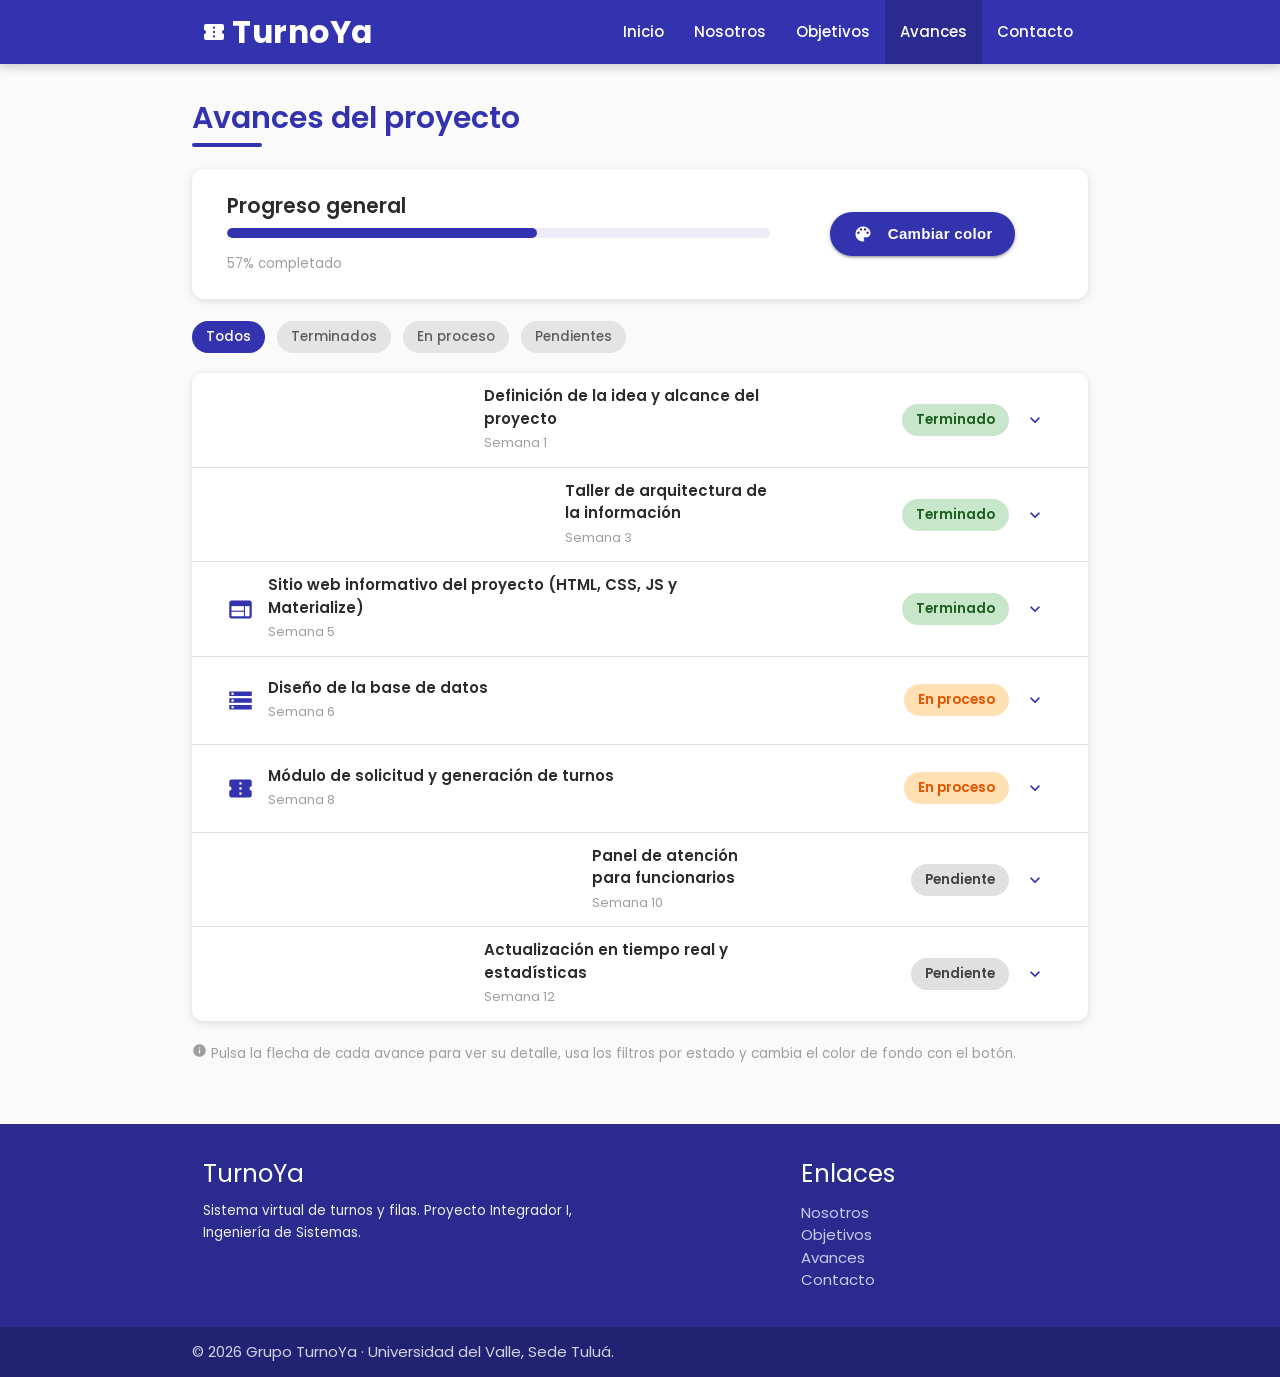
==== proyecto_integrador/avances.html @ 2e4dc27a "feat: agregar sitio web TurnoYa con mejoras de inicio y contacto Incluye las cinco paginas, estilos " ====
<!DOCTYPE html>
<html lang="es">
<head>
  <meta charset="UTF-8">
  <meta name="viewport" content="width=device-width, initial-scale=1.0">
  <title>Avances | TurnoYa</title>
  <!-- Materialize CSS (CDN) -->
  <link rel="stylesheet" href="https://cdnjs.cloudflare.com/ajax/libs/materialize/1.0.0/css/materialize.min.css">
  <!-- Iconos y tipografía -->
  <link rel="stylesheet" href="https://fonts.googleapis.com/icon?family=Material+Icons">
  <link rel="stylesheet" href="https://fonts.googleapis.com/css2?family=Poppins:wght@400;500;600;700&display=swap">
  <!-- Estilos propios -->
  <link rel="stylesheet" href="css/style.css">
</head>
<body data-pagina="avances">
<header>
  <nav class="navbar-turnoya" role="navigation">
    <div class="nav-wrapper container">
      <a href="index.html" class="brand-logo"><i class="material-icons left" style="margin-right:6px">confirmation_number</i>TurnoYa</a>
      <a href="#" data-target="menu-movil" class="sidenav-trigger"><i class="material-icons">menu</i></a>
      <ul class="right hide-on-med-and-down"><li><a href="index.html">Inicio</a></li><li><a href="nosotros.html">Nosotros</a></li><li><a href="objetivos.html">Objetivos</a></li><li class="active"><a href="avances.html">Avances</a></li><li><a href="contacto.html">Contacto</a></li></ul>
    </div>
  </nav>
  <ul class="sidenav" id="menu-movil"><li><div class="center-align" style="padding:20px 0;color:var(--color-primario);font-weight:700;font-size:1.4rem">TurnoYa</div></li><li><a href="index.html">Inicio</a></li><li><a href="nosotros.html">Nosotros</a></li><li><a href="objetivos.html">Objetivos</a></li><li class="active"><a href="avances.html">Avances</a></li><li><a href="contacto.html">Contacto</a></li></ul>
</header>
<main>
<div class="container">
  <h2 class="titulo-seccion">Avances del proyecto</h2>

  <div class="card">
    <div class="card-content">
      <div class="row valign-wrapper" style="margin-bottom:0">
        <div class="col s12 m8">
          <span class="card-title">Progreso general</span>
          <div class="progress"><div class="determinate" id="barra-progreso" style="width:0%"></div></div>
          <p class="grey-text" id="texto-progreso">0% completado</p>
        </div>
        <div class="col s12 m4 center-align">
          <button type="button" class="btn waves-effect waves-light" id="btn-color"><i class="material-icons left">palette</i>Cambiar color</button>
        </div>
      </div>
    </div>
  </div>

  <div class="chips-filtro" style="margin:1rem 0">
    <div class="chip activo" data-filtro="todos">Todos</div>
    <div class="chip" data-filtro="listo">Terminados</div>
    <div class="chip" data-filtro="proceso">En proceso</div>
    <div class="chip" data-filtro="pendiente">Pendientes</div>
  </div>

  <ul class="collection">
      <li class="collection-item" data-estado="listo">
        <div class="row">
          <div class="col s12 m8 avance-info">
            <i class="material-icons icono-avance">lightbulb</i>
            <div class="texto-avance"><span class="titulo-avance">Definición de la idea y alcance del proyecto</span><small class="grey-text">Semana 1</small></div>
          </div>
          <div class="col s12 m4 avance-acciones">
            <span class="chip estado-listo">Terminado</span>
            <button type="button" class="btn-flat btn-small btn-detalle" aria-label="Mostrar detalle"><i class="material-icons">expand_more</i></button>
          </div>
        </div>
        <div class="detalle-avance">Se eligió el sistema virtual de turnos y filas, se definieron los tipos de instituciones objetivo y las cinco funcionalidades base.</div>
      </li>
      <li class="collection-item" data-estado="listo">
        <div class="row">
          <div class="col s12 m8 avance-info">
            <i class="material-icons icono-avance">account_tree</i>
            <div class="texto-avance"><span class="titulo-avance">Taller de arquitectura de la información</span><small class="grey-text">Semana 3</small></div>
          </div>
          <div class="col s12 m4 avance-acciones">
            <span class="chip estado-listo">Terminado</span>
            <button type="button" class="btn-flat btn-small btn-detalle" aria-label="Mostrar detalle"><i class="material-icons">expand_more</i></button>
          </div>
        </div>
        <div class="detalle-avance">Inventario de 16 elementos, 6 categorías principales, mapa del sitio, menú por tipo de usuario y rutas de navegación.</div>
      </li>
      <li class="collection-item" data-estado="listo">
        <div class="row">
          <div class="col s12 m8 avance-info">
            <i class="material-icons icono-avance">web</i>
            <div class="texto-avance"><span class="titulo-avance">Sitio web informativo del proyecto (HTML, CSS, JS y Materialize)</span><small class="grey-text">Semana 5</small></div>
          </div>
          <div class="col s12 m4 avance-acciones">
            <span class="chip estado-listo">Terminado</span>
            <button type="button" class="btn-flat btn-small btn-detalle" aria-label="Mostrar detalle"><i class="material-icons">expand_more</i></button>
          </div>
        </div>
        <div class="detalle-avance">Sitio de cinco páginas con navegación, componentes de Materialize personalizados y formulario con validación en JavaScript.</div>
      </li>
      <li class="collection-item" data-estado="proceso">
        <div class="row">
          <div class="col s12 m8 avance-info">
            <i class="material-icons icono-avance">storage</i>
            <div class="texto-avance"><span class="titulo-avance">Diseño de la base de datos</span><small class="grey-text">Semana 6</small></div>
          </div>
          <div class="col s12 m4 avance-acciones">
            <span class="chip estado-proceso">En proceso</span>
            <button type="button" class="btn-flat btn-small btn-detalle" aria-label="Mostrar detalle"><i class="material-icons">expand_more</i></button>
          </div>
        </div>
        <div class="detalle-avance">Modelo de entidades: usuarios, servicios, módulos, turnos y estados del turno. Falta revisar relaciones y restricciones.</div>
      </li>
      <li class="collection-item" data-estado="proceso">
        <div class="row">
          <div class="col s12 m8 avance-info">
            <i class="material-icons icono-avance">confirmation_number</i>
            <div class="texto-avance"><span class="titulo-avance">Módulo de solicitud y generación de turnos</span><small class="grey-text">Semana 8</small></div>
          </div>
          <div class="col s12 m4 avance-acciones">
            <span class="chip estado-proceso">En proceso</span>
            <button type="button" class="btn-flat btn-small btn-detalle" aria-label="Mostrar detalle"><i class="material-icons">expand_more</i></button>
          </div>
        </div>
        <div class="detalle-avance">Primer prototipo de la asignación de códigos A001/B001 evitando turnos activos duplicados por usuario.</div>
      </li>
      <li class="collection-item" data-estado="pendiente">
        <div class="row">
          <div class="col s12 m8 avance-info">
            <i class="material-icons icono-avance">support_agent</i>
            <div class="texto-avance"><span class="titulo-avance">Panel de atención para funcionarios</span><small class="grey-text">Semana 10</small></div>
          </div>
          <div class="col s12 m4 avance-acciones">
            <span class="chip estado-pendiente">Pendiente</span>
            <button type="button" class="btn-flat btn-small btn-detalle" aria-label="Mostrar detalle"><i class="material-icons">expand_more</i></button>
          </div>
        </div>
        <div class="detalle-avance">Pantalla para llamar el siguiente turno, repetir llamado, finalizar atención y marcar ausencias.</div>
      </li>
      <li class="collection-item" data-estado="pendiente">
        <div class="row">
          <div class="col s12 m8 avance-info">
            <i class="material-icons icono-avance">bar_chart</i>
            <div class="texto-avance"><span class="titulo-avance">Actualización en tiempo real y estadísticas</span><small class="grey-text">Semana 12</small></div>
          </div>
          <div class="col s12 m4 avance-acciones">
            <span class="chip estado-pendiente">Pendiente</span>
            <button type="button" class="btn-flat btn-small btn-detalle" aria-label="Mostrar detalle"><i class="material-icons">expand_more</i></button>
          </div>
        </div>
        <div class="detalle-avance">Integración de WebSockets o actualización periódica y tablero con usuarios atendidos, tiempos de espera y demanda.</div>
      </li>
  </ul>
  <p class="grey-text"><i class="material-icons tiny">info</i> Pulsa la flecha de cada avance para ver su detalle, usa los filtros por estado y cambia el color de fondo con el botón.</p>
</div>
</main>
<footer class="page-footer">
  <div class="container">
    <div class="row">
      <div class="col l6 s12">
        <h5 class="white-text">TurnoYa</h5>
        <p class="grey-text text-lighten-3">Sistema virtual de turnos y filas. Proyecto Integrador I, Ingeniería de Sistemas.</p>
      </div>
      <div class="col l4 offset-l2 s12">
        <h5 class="white-text">Enlaces</h5>
        <ul>
          <li><a href="nosotros.html">Nosotros</a></li>
          <li><a href="objetivos.html">Objetivos</a></li>
          <li><a href="avances.html">Avances</a></li>
          <li><a href="contacto.html">Contacto</a></li>
        </ul>
      </div>
    </div>
  </div>
  <div class="footer-copyright">
    <div class="container">
      © 2026 Grupo TurnoYa · Universidad del Valle, Sede Tuluá.
    </div>
  </div>
</footer>
<!-- Materialize JS (CDN) -->
<script src="https://cdnjs.cloudflare.com/ajax/libs/materialize/1.0.0/js/materialize.min.js"></script>
<!-- JavaScript propio -->
<script src="js/main.js"></script>
</body>
</html>
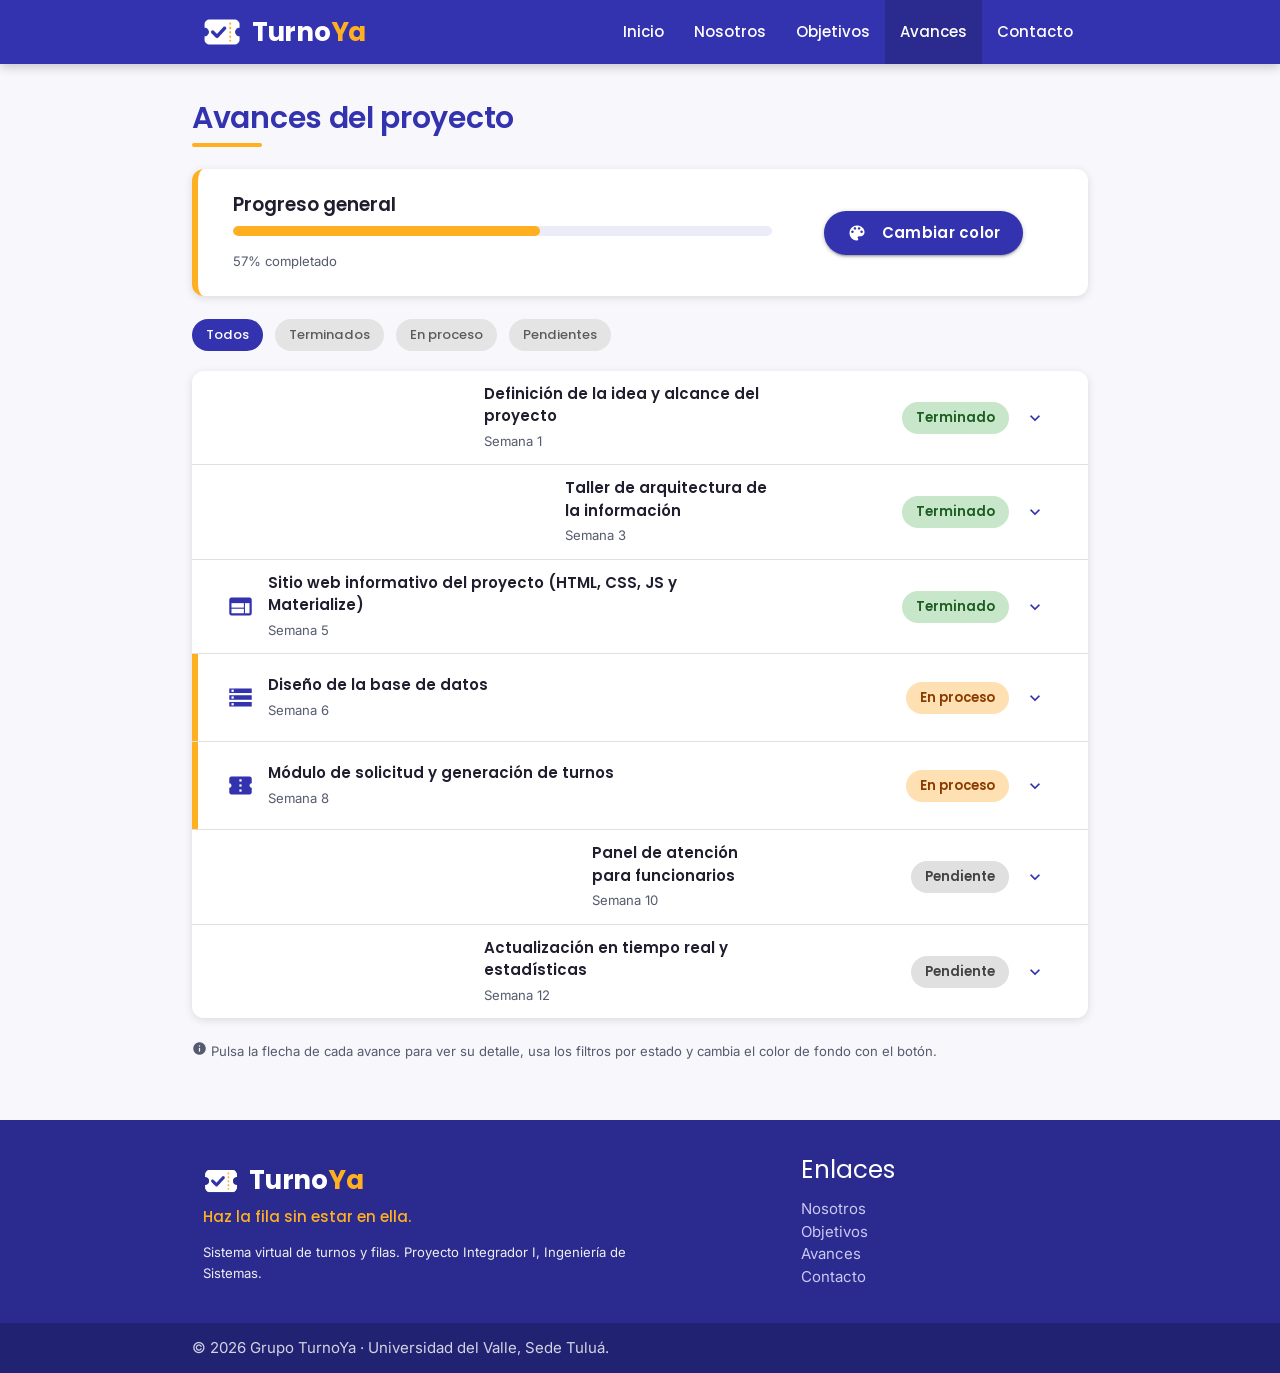
==== commit a72609f4: "feat: aplicar guía visual de TurnoYa (tipografía, paleta y logo) - Agregar Poppins + Inter y escala " ====
--- a/proyecto_integrador/avances.html
+++ b/proyecto_integrador/avances.html
@@ -3,12 +3,18 @@
 <head>
   <meta charset="UTF-8">
   <meta name="viewport" content="width=device-width, initial-scale=1.0">
+  <meta name="description" content="TurnoYa: haz la fila sin estar en ella. Sistema virtual de turnos y filas.">
+  <meta name="theme-color" content="#3333AF">
+  <link rel="icon" type="image/webp" href="img/logo-icono.webp">
   <title>Avances | TurnoYa</title>
   <!-- Materialize CSS (CDN) -->
   <link rel="stylesheet" href="https://cdnjs.cloudflare.com/ajax/libs/materialize/1.0.0/css/materialize.min.css">
   <!-- Iconos y tipografía -->
   <link rel="stylesheet" href="https://fonts.googleapis.com/icon?family=Material+Icons">
-  <link rel="stylesheet" href="https://fonts.googleapis.com/css2?family=Poppins:wght@400;500;600;700&display=swap">
+  <link rel="preconnect" href="https://fonts.googleapis.com">
+  <link rel="preconnect" href="https://fonts.gstatic.com" crossorigin>
+  <!-- Tipografía primaria: Poppins (títulos, logo, botones) · Secundaria: Inter (texto) -->
+  <link rel="stylesheet" href="https://fonts.googleapis.com/css2?family=Inter:wght@400;500;600&family=Poppins:wght@500;600;700&display=swap">
   <!-- Estilos propios -->
   <link rel="stylesheet" href="css/style.css">
 </head>
@@ -16,18 +22,18 @@
 <header>
   <nav class="navbar-turnoya" role="navigation">
     <div class="nav-wrapper container">
-      <a href="index.html" class="brand-logo"><i class="material-icons left" style="margin-right:6px">confirmation_number</i>TurnoYa</a>
+      <a href="index.html" class="brand-logo" aria-label="TurnoYa, ir al inicio"><img src="img/logo-icono-claro.webp" alt="" class="logo-icono" width="40" height="40"><span class="logo-texto">Turno<span class="logo-ya">Ya</span></span></a>
       <a href="#" data-target="menu-movil" class="sidenav-trigger"><i class="material-icons">menu</i></a>
       <ul class="right hide-on-med-and-down"><li><a href="index.html">Inicio</a></li><li><a href="nosotros.html">Nosotros</a></li><li><a href="objetivos.html">Objetivos</a></li><li class="active"><a href="avances.html">Avances</a></li><li><a href="contacto.html">Contacto</a></li></ul>
     </div>
   </nav>
-  <ul class="sidenav" id="menu-movil"><li><div class="center-align" style="padding:20px 0;color:var(--color-primario);font-weight:700;font-size:1.4rem">TurnoYa</div></li><li><a href="index.html">Inicio</a></li><li><a href="nosotros.html">Nosotros</a></li><li><a href="objetivos.html">Objetivos</a></li><li class="active"><a href="avances.html">Avances</a></li><li><a href="contacto.html">Contacto</a></li></ul>
+  <ul class="sidenav" id="menu-movil"><li><div class="sidenav-logo"><img src="img/logo-icono.webp" alt="" width="40" height="40"><span class="logo-texto">Turno<span class="logo-ya">Ya</span></span></div></li><li><a href="index.html">Inicio</a></li><li><a href="nosotros.html">Nosotros</a></li><li><a href="objetivos.html">Objetivos</a></li><li class="active"><a href="avances.html">Avances</a></li><li><a href="contacto.html">Contacto</a></li></ul>
 </header>
 <main>
 <div class="container">
   <h2 class="titulo-seccion">Avances del proyecto</h2>
 
-  <div class="card">
+  <div class="card card-progreso">
     <div class="card-content">
       <div class="row valign-wrapper" style="margin-bottom:0">
         <div class="col s12 m8">
@@ -149,7 +155,8 @@
   <div class="container">
     <div class="row">
       <div class="col l6 s12">
-        <h5 class="white-text">TurnoYa</h5>
+        <div class="footer-logo"><img src="img/logo-icono-claro.webp" alt="" width="36" height="36"><span class="logo-texto">Turno<span class="logo-ya">Ya</span></span></div>
+        <p class="slogan-footer">Haz la fila sin estar en ella.</p>
         <p class="grey-text text-lighten-3">Sistema virtual de turnos y filas. Proyecto Integrador I, Ingeniería de Sistemas.</p>
       </div>
       <div class="col l4 offset-l2 s12">
--- a/proyecto_integrador/css/style.css
+++ b/proyecto_integrador/css/style.css
@@ -0,0 +1,393 @@
+/* TurnoYa - Hoja de estilos personalizada
+   Guía visual completa y justificación en docs/guia-visual.md */
+:root {
+  /* Paleta: un solo color de marca (índigo) + acento complementario (ámbar) */
+  --color-primario: #3333af;        /* 9.4:1 sobre blanco */
+  --color-primario-oscuro: #2a2a8f; /* 11.5:1 sobre blanco */
+  --color-claro: #ececf9;           /* tinte del primario para fondos */
+  --color-acento: #ffb020;          /* siempre con texto oscuro (9:1) */
+  --color-acento-claro: #fff4dc;
+  --color-texto: #1e1e2e;           /* 16.4:1 sobre blanco */
+  --color-texto-suave: #555b6e;     /* 6.3:1 sobre el fondo */
+  --color-fondo: #f7f7fc;
+  --color-exito: #1e7a3c;
+  --color-error: #b3261e;
+
+  /* Tipografía: primaria (títulos) y secundaria (texto) */
+  --fuente-primaria: "Poppins", "Segoe UI", system-ui, sans-serif;
+  --fuente-secundaria: "Inter", "Segoe UI", system-ui, sans-serif;
+
+  /* Escala tipográfica (proporción 1.25, base 16px) */
+  --texto-sm: 0.875rem;  /* 14px notas */
+  --texto-base: 1rem;    /* 16px párrafos */
+  --texto-md: 1.25rem;   /* 20px títulos de tarjeta */
+  --texto-lg: 1.563rem;  /* 25px subtítulos */
+  --texto-xl: 2rem;      /* 32px títulos de sección */
+  --texto-2xl: 3rem;     /* 48px título principal */
+}
+
+body {
+  font-family: var(--fuente-secundaria);
+  font-size: var(--texto-base);
+  color: var(--color-texto);
+  background-color: var(--color-fondo);
+  display: flex;
+  min-height: 100vh;
+  flex-direction: column;
+  transition: background-color 0.4s ease;
+}
+main { flex: 1 0 auto; }
+
+h1, h2, h3, h4, h5, h6,
+.brand-logo, .logo-texto, nav ul a, .sidenav a,
+.btn, .btn-large, .btn-flat, .card-title, .chip,
+.collapsible-header, .titulo-avance, .turno-codigo, .slogan {
+  font-family: var(--fuente-primaria);
+}
+h1, h2, h3, h4 { font-weight: 600; letter-spacing: -0.01em; }
+h2.titulo-seccion {
+  color: var(--color-primario);
+  font-size: var(--texto-xl);
+  margin: 2.5rem 0 1.5rem;
+  position: relative;
+}
+h2.titulo-seccion::after {
+  content: "";
+  display: block;
+  width: 70px;
+  height: 4px;
+  background: var(--color-acento); /* subrayado de títulos en ámbar */
+  border-radius: 2px;
+  margin-top: 8px;
+}
+
+/* Navbar personalizada */ 
+nav.navbar-turnoya {
+  background-color: var(--color-primario);
+  box-shadow: 0 3px 10px rgba(0, 0, 0, 0.2);
+}
+nav .brand-logo { font-weight: 700; letter-spacing: 0.5px; padding-left: 10px; }
+nav ul a { font-weight: 500; transition: background-color 0.25s; }
+nav ul li.active a { background-color: var(--color-primario-oscuro); }
+nav ul a:hover { background-color: rgba(0, 0, 0, 0.15); }
+.sidenav li.active > a { background-color: var(--color-claro); color: var(--color-primario); font-weight: 600; }
+
+/* Hero / banner */
+.hero {
+  background: url("../img/banner.webp") center/cover no-repeat;
+  min-height: 420px;
+  display: flex;
+  align-items: center;
+  color: #fff;
+}
+.hero-contenido {
+  display: flex;
+  align-items: center;
+  justify-content: space-between;
+  gap: 2.5rem;
+  flex-wrap: wrap;
+}
+.hero .contenedor-hero {
+  background: rgba(0, 0, 0, 0.28);
+  padding: 1.5rem 2rem;
+  max-width: 560px;
+  flex: 1 1 420px;
+}
+.hero h1 { font-size: var(--texto-2xl); font-weight: 700; line-height: 1.1; margin: 0 0 0.25rem; }
+.hero p { font-size: 1.15rem; margin-bottom: 1.2rem; }
+.hero p.slogan {
+  font-size: var(--texto-lg);
+  font-weight: 600;
+  line-height: 1.3;
+  color: var(--color-acento);
+  margin: 0 0 0.8rem;
+}
+
+/* Tarjeta de ejemplo: ahora es HTML real, no parte de la imagen de fondo,
+   así nunca se superpone con la caja del texto */
+.tarjeta-turno {
+  flex: 0 1 460px;
+  max-width: 460px;
+  background: rgba(255, 255, 255, 0.95);
+  color: var(--color-texto);
+  border-radius: 18px;
+  padding: var(--relleno-caja, 24px);
+  box-shadow: 0 18px 40px rgba(0, 0, 0, 0.25);
+}
+.tarjeta-turno h2 {
+  display: flex;
+  align-items: center;
+  justify-content: space-between;
+  font-size: var(--texto-md);
+  line-height: 1.3;
+  font-weight: 700;
+  color: var(--color-texto);
+  background: var(--color-acento);
+  border-radius: 8px;
+  padding: 12px 16px;
+  margin: 0 0 1rem;
+}
+.tarjeta-turno ul { margin: 0; padding: 0; list-style: none; }
+.tarjeta-turno li {
+  display: flex;
+  align-items: center;
+  gap: 18px;
+  background: var(--color-fondo);
+  border-radius: 8px;
+  padding: 13px 18px;
+  font-size: 1rem;
+}
+.tarjeta-turno li + li { margin-top: 10px; }
+.tarjeta-turno .etiqueta-turno { font-weight: 600; }
+.tarjeta-turno .turno-actual { font-size: var(--texto-lg); letter-spacing: 0.04em; }
+.tarjeta-turno .turno-codigo { font-weight: 700; min-width: 56px; color: var(--color-primario); }
+
+/* Cards */
+.card { overflow: hidden; transition: transform 0.25s, box-shadow 0.25s; }
+.card:hover { transform: translateY(-6px); box-shadow: 0 12px 24px rgba(0, 0, 0, 0.18); }
+.card .card-title { font-weight: 600; }
+.card .rol { color: var(--color-primario); font-weight: 600; margin-bottom: 6px; }
+.card-icono { text-align: center; padding: 1.5rem 1rem 0; }
+.card-icono i { font-size: 3.2rem; color: var(--color-primario); }
+
+.avatar-integrante {
+  width: 130px;
+  height: 130px;
+  border-radius: 50%;
+  object-fit: cover;
+  border: 4px solid var(--color-claro);
+  margin: 1.5rem auto 0;
+  display: block;
+}
+.card-integrante { text-align: center; padding-bottom: 0.5rem; }
+
+.bloque-mv {
+  border-left: 6px solid var(--color-acento);
+  background: #fff;
+}
+.bloque-mv h3 { margin-top: 0; color: var(--color-primario); }
+
+/* Botones */
+.btn, .btn-large {
+  background-color: var(--color-primario);
+  border-radius: 24px;
+  text-transform: none;
+  font-weight: 600;
+  letter-spacing: 0.3px;
+}
+.btn:hover, .btn-large:hover { background-color: var(--color-primario-oscuro); }
+.btn-flat { border-radius: 24px; text-transform: none; font-weight: 600; color: var(--color-primario); }
+.btn-flat:hover { background-color: var(--color-claro); }
+
+/* Botón "Saludar" del hero: al pasar el cursor se resalta como una píldora
+   translúcida, sin el cuadrado claro que hacía desaparecer el texto blanco */
+#btn-saludo {
+  border-radius: 24px;
+  transition: background-color 0.25s ease, box-shadow 0.25s ease;
+}
+#btn-saludo:hover,
+#btn-saludo:focus {
+  background-color: rgba(255, 255, 255, 0.2);
+  color: #fff;
+  box-shadow: inset 0 0 0 2px rgba(255, 255, 255, 0.45);
+}
+
+/* Collapsible */
+.collapsible { overflow: hidden; border: none; }
+.collapsible-header { font-weight: 600; }
+.collapsible-header i { color: var(--color-primario); }
+.collapsible li.active .collapsible-header { background: var(--color-claro); color: var(--color-primario-oscuro); }
+
+/* Collection (avances) */
+.collection { border: none; }
+.collection .collection-item .titulo-avance { font-weight: 600; }
+.collection .collection-item .detalle-avance { display: none; margin-top: 10px; color: var(--color-texto-suave); }
+.collection .collection-item .detalle-avance.visible { display: block; animation: aparecer 0.35s ease; }
+.chip.estado-listo { background: #c8e6c9; color: #1b5e20; font-weight: 600; }
+.chip.estado-proceso { background: #ffe0b2; color: #8a3c00; font-weight: 600; } /* antes #e65100: 2.99:1, no cumplía */
+.chip.estado-pendiente { background: #e0e0e0; color: #424242; font-weight: 600; }
+.chips-filtro .chip { cursor: pointer; transition: background-color 0.2s; }
+.chips-filtro .chip.activo { background: var(--color-primario); color: #fff; }
+.progress { background-color: var(--color-claro); border-radius: 6px; height: 10px; }
+.progress .determinate { background-color: var(--color-primario); border-radius: 6px; transition: width 0.8s ease; }
+
+/* Formularios */
+.input-field input:focus + label,
+.input-field textarea:focus + label { color: var(--color-primario) !important; }
+.input-field input:focus,
+.input-field textarea:focus { border-bottom: 1px solid var(--color-primario) !important; box-shadow: 0 1px 0 0 var(--color-primario) !important; }
+.input-field .prefix.active { color: var(--color-primario); }
+.formulario-contacto { background: #fff; }
+.formulario-contacto .btn { margin-top: 0.5rem; }
+.nota-formulario {
+  display: flex;
+  align-items: flex-start;
+  gap: 8px;
+  font-size: var(--texto-sm);
+  line-height: 1.5;
+  color: var(--color-texto-suave);
+  margin: 1rem 0 0;
+}
+.nota-formulario i { font-size: 1.2rem; color: var(--color-primario); flex-shrink: 0; }
+.modal .modal-content .nota-formulario { justify-content: center; text-align: left; max-width: 420px; margin: 0.8rem auto 0; }
+.modal .modal-footer .btn-flat { color: var(--color-primario); }
+
+/* Footer */
+footer.page-footer { background-color: var(--color-primario-oscuro); margin-top: 3rem; }
+footer.page-footer a { color: #c9c9f2; }
+footer.page-footer .footer-copyright { background-color: rgba(0, 0, 0, 0.2); }
+
+
+/* UNIFORMIDAD: mismo radio, sombra, relleno y tipografía en todas las vistas*/
+:root {
+  --radio: 12px;
+  --sombra: 0 2px 8px rgba(0, 0, 0, 0.12);
+  --relleno-caja: 24px;
+  --espacio-cajas: 1.5rem;
+}
+
+/* Tipografía */
+p { font-size: var(--texto-base); line-height: 1.6; }
+small { font-size: var(--texto-sm); }
+.card .card-content .card-title,
+.card-title {
+  font-size: var(--texto-md);
+  font-weight: 600;
+  line-height: 1.3;
+  margin: 0 0 0.6rem;
+  display: block;
+}
+
+/* Cajas: mismo radio, sombra, relleno y separación */
+.card, .bloque-mv, .collapsible, .collection, .formulario-contacto, .modal,
+.hero .contenedor-hero { border-radius: var(--radio); }
+.card, .bloque-mv, .collapsible, .collection, .formulario-contacto { box-shadow: var(--sombra); }
+.card, .bloque-mv, .collapsible, .collection, .formulario-contacto { margin: 0 0 var(--espacio-cajas); }
+.card .card-content, .bloque-mv, .formulario-contacto { padding: var(--relleno-caja); }
+.card.horizontal .card-stacked .card-content { display: flex; align-items: center; }
+.card.horizontal .card-stacked .card-content p { margin: 0; }
+
+/* Filas con cajas de la misma altura (inicio, nosotros, contacto) */
+.fila-uniforme { display: flex; flex-wrap: wrap; margin-bottom: 0; }
+.fila-uniforme::after { display: none; }
+.fila-uniforme > .col { display: flex; float: none; }
+.fila-uniforme > .col > .card,
+.fila-uniforme > .col > .bloque-mv,
+.fila-uniforme > .col > .formulario-contacto { flex: 1; width: 100%; }
+
+/* Tarjetas de funcionalidades e integrantes */
+.card-icono { padding: var(--relleno-caja) var(--relleno-caja) 0; }
+.bloque-mv h3 { font-size: var(--texto-md); line-height: 1.3; margin: 0 0 0.8rem; display: flex; align-items: center; }
+
+/* Rol del integrante: reserva 2 líneas en escritorio para que las descripciones arranquen a la misma altura */
+.card-integrante .rol { margin-bottom: 0.6rem; }
+@media only screen and (min-width: 993px) {
+  .card-integrante .rol { min-height: 3.2em; }
+}
+
+/* Objetivo general */
+.card-icono-lateral {
+  display: flex;
+  align-items: center;
+  justify-content: center;
+  flex: 0 0 140px;
+  background: var(--color-claro);
+}
+.card-icono-lateral i { font-size: 4rem; color: var(--color-primario); }
+
+/* Objetivos específicos (sin "popout" para que todos midan igual) */
+.collapsible-header { min-height: 64px; padding: 12px var(--relleno-caja); line-height: 1.4; align-items: center; }
+.collapsible-body { padding: 16px var(--relleno-caja) 16px calc(var(--relleno-caja) + 3rem); }
+
+/* Avances: todas las filas con la misma altura y alineación */
+.collection .collection-item {
+  padding: 12px var(--relleno-caja);
+  min-height: 88px;
+  display: flex;
+  flex-direction: column;
+  justify-content: center;
+}
+.collection .collection-item .row { display: flex; align-items: center; flex-wrap: wrap; margin: 0; }
+.collection .collection-item .row::after { display: none; }
+.collection .collection-item .row > .col { float: none; }
+.avance-info { display: flex; align-items: center; gap: 14px; }
+.icono-avance { color: var(--color-primario); font-size: 1.8rem; flex-shrink: 0; margin: 0; }
+.texto-avance { display: flex; flex-direction: column; gap: 2px; }
+.avance-acciones { display: flex; align-items: center; justify-content: flex-end; gap: 8px; }
+.collection .collection-item .avance-acciones .chip { margin: 0; }
+.collection .collection-item .detalle-avance { font-size: 1rem; }
+
+/* Chips: mismo tamaño */
+.chip { height: 32px; line-height: 32px; font-size: var(--texto-sm); padding: 0 14px; margin: 0 8px 5px 0; }
+
+/* Botones: misma altura y fuente */
+.btn, .btn-large, .btn-flat { height: 44px; line-height: 44px; padding: 0 1.5rem; font-size: 1rem; }
+.btn i, .btn-large i, .btn-flat i { font-size: 1.3rem; line-height: 44px; }
+.btn:focus, .btn-large:focus { background-color: var(--color-primario-oscuro); }
+.btn-flat.btn-small { height: 32px; line-height: 32px; padding: 0 8px; }
+.btn-flat.btn-small i { line-height: 32px; }
+
+/* Datos de contacto */
+.card-datos p { display: flex; align-items: center; gap: 8px; margin: 0 0 0.7rem; }
+.card-datos p:last-child { margin-bottom: 0; }
+.card-datos p i { font-size: 1.3rem; color: var(--color-primario); }
+
+/* Nota informativa al final de las páginas */
+p.grey-text { font-size: var(--texto-sm); }
+
+/* Materialize pone .grey-text en #9e9e9e (2.68:1, no cumple WCAG AA).
+   Dentro del contenido usamos el gris de la paleta (6.3:1). */
+main .grey-text { color: var(--color-texto-suave) !important; }
+
+/* Animaciones y responsive */
+@keyframes aparecer { from { opacity: 0; transform: translateY(-6px); } to { opacity: 1; transform: none; } }
+
+@media only screen and (max-width: 600px) {
+  .hero { min-height: 340px; }
+  .hero h1 { font-size: 2.2rem; }
+  h2.titulo-seccion { font-size: var(--texto-lg); }
+  .hero p.slogan { font-size: var(--texto-md); }
+  nav .brand-logo .logo-icono { width: 32px; height: 32px; }
+}
+
+
+/* IDENTIDAD: logo, slogan, acento y accesibilidad */
+/* Logo en navbar, menú móvil y footer */
+nav .brand-logo { display: flex; align-items: center; gap: 10px; height: 64px; }
+nav .brand-logo .logo-icono { width: 40px; height: 40px; }
+.logo-texto { font-weight: 700; font-size: 1.75rem; letter-spacing: -0.01em; line-height: 1; }
+.logo-ya { color: var(--color-acento); }          /* ámbar sobre índigo: 5.1:1 */
+.sidenav-logo { display: flex; align-items: center; justify-content: center; gap: 10px; padding: 20px 0; }
+.sidenav-logo .logo-texto { color: var(--color-texto); }
+.sidenav-logo .logo-ya { color: var(--color-primario); } /* sobre blanco el ámbar no cumple contraste */
+.footer-logo { display: flex; align-items: center; gap: 10px; margin: 1.5rem 0 0.4rem; color: #fff; }
+.slogan-footer { font-family: var(--fuente-primaria); font-weight: 500; color: var(--color-acento); margin: 0 0 0.6rem; }
+
+/* Botón blanco del hero */
+.btn-claro, .btn-claro:focus { background-color: #fff; color: var(--color-primario-oscuro); }
+.btn-claro:hover { background-color: var(--color-claro); }
+
+/* Estado de éxito del formulario */
+.icono-exito { font-size: 4rem; color: var(--color-exito); }
+.input-field input.invalid + label, .helper-text[data-error]::after { color: var(--color-error) !important; }
+
+/* Foco visible para navegación con teclado */
+a:focus-visible, button:focus-visible, .btn:focus-visible, .chip:focus-visible,
+input:focus-visible, textarea:focus-visible, .collapsible-header:focus-visible {
+  outline: 3px solid var(--color-primario);
+  outline-offset: 2px;
+}
+nav a:focus-visible, .hero a:focus-visible, .hero button:focus-visible,
+footer a:focus-visible { outline-color: var(--color-acento); }
+
+/* Etiquetas y líneas del formulario: Materialize usa #9e9e9e (2.68:1) */
+.input-field > label { color: var(--color-texto-suave); }
+.input-field input:not(:focus), .input-field textarea:not(:focus) { border-bottom-color: #8a8fa3; }
+
+/* Acento ámbar en barras laterales (mismo recurso que Misión y Visión) */
+.card.horizontal { border-left: 6px solid var(--color-acento); }                 /* Objetivo general */
+.collapsible li.active .collapsible-header { box-shadow: inset 6px 0 0 var(--color-acento); } /* objetivo abierto */
+.card-progreso { border-left: 6px solid var(--color-acento); }                    /* Avances */
+.progress .determinate { background-color: var(--color-acento); }                /* barra de progreso */
+.collection .collection-item[data-estado="proceso"] { box-shadow: inset 6px 0 0 var(--color-acento); }
+.formulario-contacto, .card-datos { border-left: 6px solid var(--color-acento); } /* Contacto */
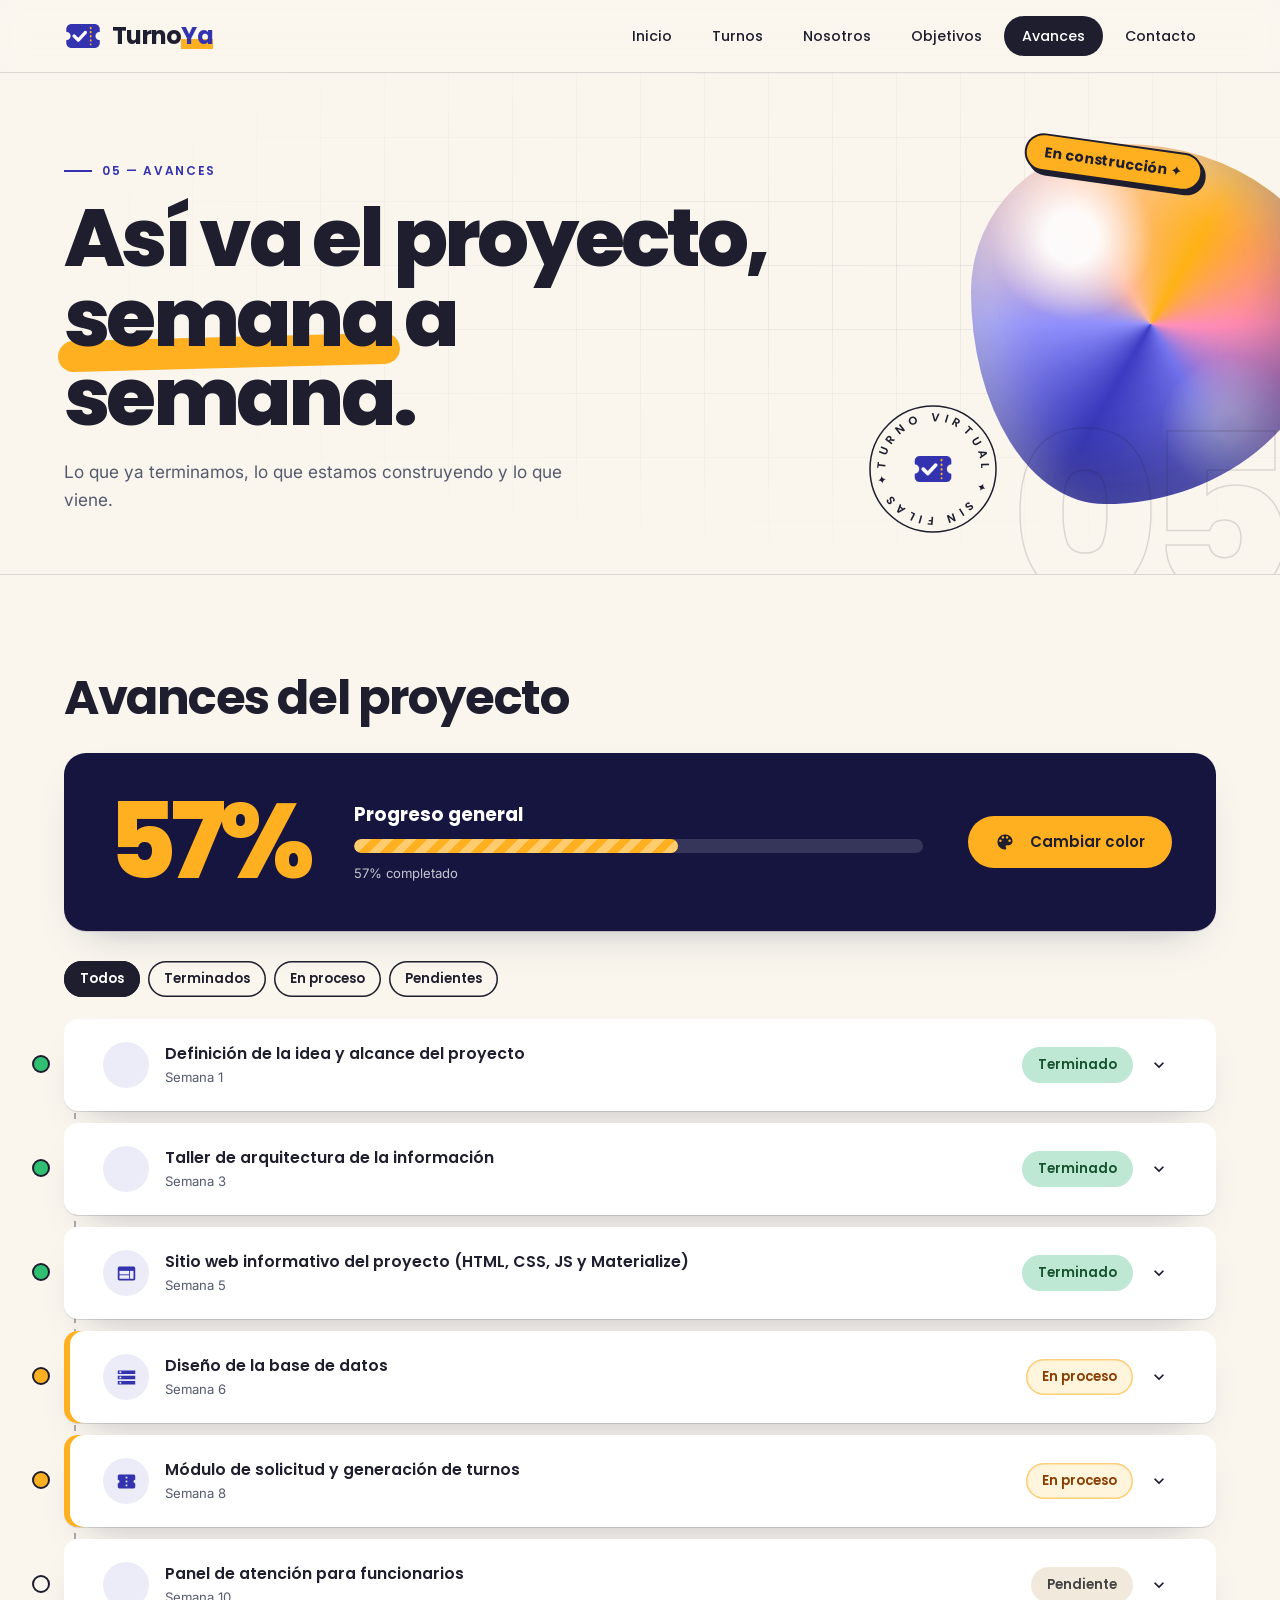
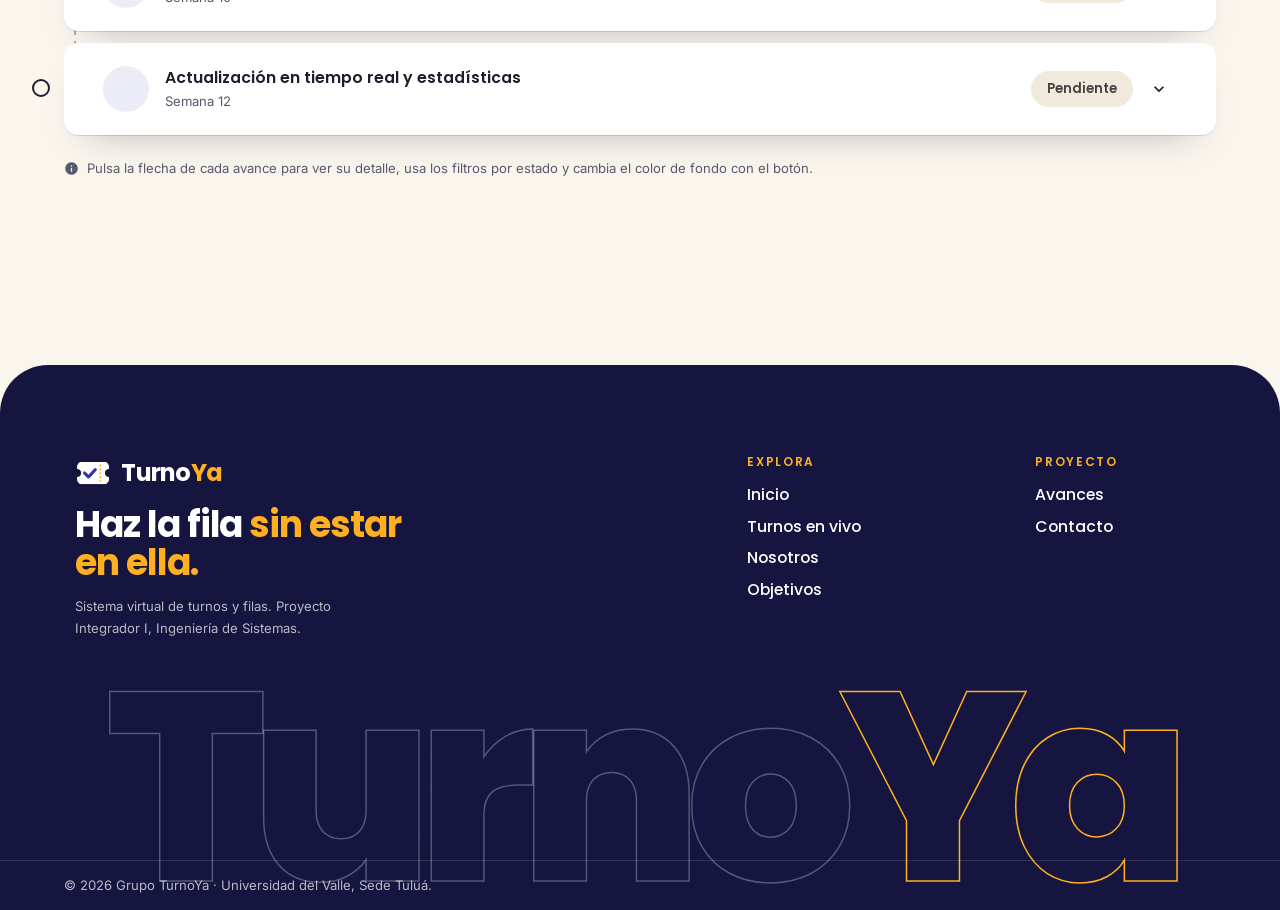
==== commit 5e3f2208: "feat: rediseño visual del sitio y nueva página de turnos por entidad - Estilo editorial: fondo papel" ====
--- a/proyecto_integrador/avances.html
+++ b/proyecto_integrador/avances.html
@@ -4,9 +4,11 @@
   <meta charset="UTF-8">
   <meta name="viewport" content="width=device-width, initial-scale=1.0">
   <meta name="description" content="TurnoYa: haz la fila sin estar en ella. Sistema virtual de turnos y filas.">
-  <meta name="theme-color" content="#3333AF">
+  <meta name="theme-color" content="#FAF6EE">
   <link rel="icon" type="image/webp" href="img/logo-icono.webp">
   <title>Avances | TurnoYa</title>
+  <!-- Marca que hay JavaScript para activar las animaciones de aparición -->
+  <script>document.documentElement.classList.add("js");</script>
   <!-- Materialize CSS (CDN) -->
   <link rel="stylesheet" href="https://cdnjs.cloudflare.com/ajax/libs/materialize/1.0.0/css/materialize.min.css">
   <!-- Iconos y tipografía -->
@@ -14,7 +16,7 @@
   <link rel="preconnect" href="https://fonts.googleapis.com">
   <link rel="preconnect" href="https://fonts.gstatic.com" crossorigin>
   <!-- Tipografía primaria: Poppins (títulos, logo, botones) · Secundaria: Inter (texto) -->
-  <link rel="stylesheet" href="https://fonts.googleapis.com/css2?family=Inter:wght@400;500;600&family=Poppins:wght@500;600;700&display=swap">
+  <link rel="stylesheet" href="https://fonts.googleapis.com/css2?family=Inter:wght@400;500;600&family=Poppins:ital,wght@0,500;0,600;0,700;0,800;1,600&display=swap">
   <!-- Estilos propios -->
   <link rel="stylesheet" href="css/style.css">
 </head>
@@ -22,33 +24,49 @@
 <header>
   <nav class="navbar-turnoya" role="navigation">
     <div class="nav-wrapper container">
-      <a href="index.html" class="brand-logo" aria-label="TurnoYa, ir al inicio"><img src="img/logo-icono-claro.webp" alt="" class="logo-icono" width="40" height="40"><span class="logo-texto">Turno<span class="logo-ya">Ya</span></span></a>
-      <a href="#" data-target="menu-movil" class="sidenav-trigger"><i class="material-icons">menu</i></a>
-      <ul class="right hide-on-med-and-down"><li><a href="index.html">Inicio</a></li><li><a href="nosotros.html">Nosotros</a></li><li><a href="objetivos.html">Objetivos</a></li><li class="active"><a href="avances.html">Avances</a></li><li><a href="contacto.html">Contacto</a></li></ul>
+      <a href="index.html" class="brand-logo" aria-label="TurnoYa, ir al inicio"><img src="img/logo-icono.webp" alt="" class="logo-icono" width="40" height="40"><span class="logo-texto">Turno<span class="logo-ya">Ya</span></span></a>
+      <a href="#" data-target="menu-movil" class="sidenav-trigger" aria-label="Abrir menú"><i class="material-icons">menu</i></a>
+      <ul class="right hide-on-med-and-down"><li><a href="index.html">Inicio</a></li><li><a href="turnos.html">Turnos</a></li><li><a href="nosotros.html">Nosotros</a></li><li><a href="objetivos.html">Objetivos</a></li><li class="active"><a href="avances.html">Avances</a></li><li><a href="contacto.html">Contacto</a></li></ul>
     </div>
   </nav>
-  <ul class="sidenav" id="menu-movil"><li><div class="sidenav-logo"><img src="img/logo-icono.webp" alt="" width="40" height="40"><span class="logo-texto">Turno<span class="logo-ya">Ya</span></span></div></li><li><a href="index.html">Inicio</a></li><li><a href="nosotros.html">Nosotros</a></li><li><a href="objetivos.html">Objetivos</a></li><li class="active"><a href="avances.html">Avances</a></li><li><a href="contacto.html">Contacto</a></li></ul>
 </header>
+<ul class="sidenav" id="menu-movil"><li><div class="sidenav-logo"><img src="img/logo-icono.webp" alt="" width="40" height="40"><span class="logo-texto">Turno<span class="logo-ya">Ya</span></span></div></li><li><a href="index.html">Inicio</a></li><li><a href="turnos.html">Turnos</a></li><li><a href="nosotros.html">Nosotros</a></li><li><a href="objetivos.html">Objetivos</a></li><li class="active"><a href="avances.html">Avances</a></li><li><a href="contacto.html">Contacto</a></li></ul>
 <main>
+<section class="encabezado-pagina">
+  <div class="burbuja" aria-hidden="true"></div>
+  <span class="numero-pagina" aria-hidden="true">05</span>
+  <div class="container">
+    <p class="eyebrow">05 — Avances</p>
+    <h1>Así va el proyecto, <span class="resaltado">semana</span> a semana.</h1>
+    <p class="encabezado-intro">Lo que ya terminamos, lo que estamos construyendo y lo que viene.</p>
+  </div>
+  <span class="sticker sticker-pildora" aria-hidden="true">En construcción ✦</span>
+  <div class="sello" aria-hidden="true">
+        <svg viewBox="0 0 130 130"><defs><path id="sello-avances" d="M65,65 m-48,0 a48,48 0 1,1 96,0 a48,48 0 1,1 -96,0"/></defs><circle class="sello-fondo" cx="65" cy="65" r="63"/><text><textPath href="#sello-avances" textLength="299" lengthAdjust="spacing">Turno virtual ✦ Sin filas ✦ </textPath></text></svg>
+        <div class="sello-centro"><img src="img/logo-icono.webp" alt="" width="42" height="42"></div>
+      </div>
+</section>
+<section class="seccion">
 <div class="container">
-  <h2 class="titulo-seccion">Avances del proyecto</h2>
+  <h2 class="titulo-seccion revelar">Avances del proyecto</h2>
 
-  <div class="card card-progreso">
+  <div class="card card-progreso revelar">
     <div class="card-content">
-      <div class="row valign-wrapper" style="margin-bottom:0">
-        <div class="col s12 m8">
+      <div class="progreso-grid">
+        <div class="numero-progreso" id="numero-progreso" aria-hidden="true">0%</div>
+        <div>
           <span class="card-title">Progreso general</span>
           <div class="progress"><div class="determinate" id="barra-progreso" style="width:0%"></div></div>
           <p class="grey-text" id="texto-progreso">0% completado</p>
         </div>
-        <div class="col s12 m4 center-align">
-          <button type="button" class="btn waves-effect waves-light" id="btn-color"><i class="material-icons left">palette</i>Cambiar color</button>
+        <div class="progreso-boton">
+          <button type="button" class="btn btn-acento waves-effect" id="btn-color"><i class="material-icons left" aria-hidden="true">palette</i>Cambiar color</button>
         </div>
       </div>
     </div>
   </div>
 
-  <div class="chips-filtro" style="margin:1rem 0">
+  <div class="chips-filtro">
     <div class="chip activo" data-filtro="todos">Todos</div>
     <div class="chip" data-filtro="listo">Terminados</div>
     <div class="chip" data-filtro="proceso">En proceso</div>
@@ -56,120 +74,129 @@
   </div>
 
   <ul class="collection">
-      <li class="collection-item" data-estado="listo">
-        <div class="row">
-          <div class="col s12 m8 avance-info">
-            <i class="material-icons icono-avance">lightbulb</i>
-            <div class="texto-avance"><span class="titulo-avance">Definición de la idea y alcance del proyecto</span><small class="grey-text">Semana 1</small></div>
-          </div>
-          <div class="col s12 m4 avance-acciones">
-            <span class="chip estado-listo">Terminado</span>
-            <button type="button" class="btn-flat btn-small btn-detalle" aria-label="Mostrar detalle"><i class="material-icons">expand_more</i></button>
-          </div>
-        </div>
-        <div class="detalle-avance">Se eligió el sistema virtual de turnos y filas, se definieron los tipos de instituciones objetivo y las cinco funcionalidades base.</div>
-      </li>
-      <li class="collection-item" data-estado="listo">
-        <div class="row">
-          <div class="col s12 m8 avance-info">
-            <i class="material-icons icono-avance">account_tree</i>
-            <div class="texto-avance"><span class="titulo-avance">Taller de arquitectura de la información</span><small class="grey-text">Semana 3</small></div>
-          </div>
-          <div class="col s12 m4 avance-acciones">
-            <span class="chip estado-listo">Terminado</span>
-            <button type="button" class="btn-flat btn-small btn-detalle" aria-label="Mostrar detalle"><i class="material-icons">expand_more</i></button>
-          </div>
-        </div>
-        <div class="detalle-avance">Inventario de 16 elementos, 6 categorías principales, mapa del sitio, menú por tipo de usuario y rutas de navegación.</div>
-      </li>
-      <li class="collection-item" data-estado="listo">
-        <div class="row">
-          <div class="col s12 m8 avance-info">
-            <i class="material-icons icono-avance">web</i>
-            <div class="texto-avance"><span class="titulo-avance">Sitio web informativo del proyecto (HTML, CSS, JS y Materialize)</span><small class="grey-text">Semana 5</small></div>
-          </div>
-          <div class="col s12 m4 avance-acciones">
-            <span class="chip estado-listo">Terminado</span>
-            <button type="button" class="btn-flat btn-small btn-detalle" aria-label="Mostrar detalle"><i class="material-icons">expand_more</i></button>
-          </div>
-        </div>
-        <div class="detalle-avance">Sitio de cinco páginas con navegación, componentes de Materialize personalizados y formulario con validación en JavaScript.</div>
-      </li>
-      <li class="collection-item" data-estado="proceso">
-        <div class="row">
-          <div class="col s12 m8 avance-info">
-            <i class="material-icons icono-avance">storage</i>
-            <div class="texto-avance"><span class="titulo-avance">Diseño de la base de datos</span><small class="grey-text">Semana 6</small></div>
-          </div>
-          <div class="col s12 m4 avance-acciones">
-            <span class="chip estado-proceso">En proceso</span>
-            <button type="button" class="btn-flat btn-small btn-detalle" aria-label="Mostrar detalle"><i class="material-icons">expand_more</i></button>
-          </div>
-        </div>
-        <div class="detalle-avance">Modelo de entidades: usuarios, servicios, módulos, turnos y estados del turno. Falta revisar relaciones y restricciones.</div>
-      </li>
-      <li class="collection-item" data-estado="proceso">
-        <div class="row">
-          <div class="col s12 m8 avance-info">
-            <i class="material-icons icono-avance">confirmation_number</i>
-            <div class="texto-avance"><span class="titulo-avance">Módulo de solicitud y generación de turnos</span><small class="grey-text">Semana 8</small></div>
-          </div>
-          <div class="col s12 m4 avance-acciones">
-            <span class="chip estado-proceso">En proceso</span>
-            <button type="button" class="btn-flat btn-small btn-detalle" aria-label="Mostrar detalle"><i class="material-icons">expand_more</i></button>
-          </div>
-        </div>
-        <div class="detalle-avance">Primer prototipo de la asignación de códigos A001/B001 evitando turnos activos duplicados por usuario.</div>
-      </li>
-      <li class="collection-item" data-estado="pendiente">
-        <div class="row">
-          <div class="col s12 m8 avance-info">
-            <i class="material-icons icono-avance">support_agent</i>
-            <div class="texto-avance"><span class="titulo-avance">Panel de atención para funcionarios</span><small class="grey-text">Semana 10</small></div>
-          </div>
-          <div class="col s12 m4 avance-acciones">
-            <span class="chip estado-pendiente">Pendiente</span>
-            <button type="button" class="btn-flat btn-small btn-detalle" aria-label="Mostrar detalle"><i class="material-icons">expand_more</i></button>
-          </div>
-        </div>
-        <div class="detalle-avance">Pantalla para llamar el siguiente turno, repetir llamado, finalizar atención y marcar ausencias.</div>
-      </li>
-      <li class="collection-item" data-estado="pendiente">
-        <div class="row">
-          <div class="col s12 m8 avance-info">
-            <i class="material-icons icono-avance">bar_chart</i>
-            <div class="texto-avance"><span class="titulo-avance">Actualización en tiempo real y estadísticas</span><small class="grey-text">Semana 12</small></div>
-          </div>
-          <div class="col s12 m4 avance-acciones">
-            <span class="chip estado-pendiente">Pendiente</span>
-            <button type="button" class="btn-flat btn-small btn-detalle" aria-label="Mostrar detalle"><i class="material-icons">expand_more</i></button>
-          </div>
-        </div>
-        <div class="detalle-avance">Integración de WebSockets o actualización periódica y tablero con usuarios atendidos, tiempos de espera y demanda.</div>
-      </li>
+    <li class="collection-item" data-estado="listo">
+      <div class="row">
+        <div class="col s12 m8 avance-info">
+          <i class="material-icons icono-avance" aria-hidden="true">lightbulb</i>
+          <div class="texto-avance"><span class="titulo-avance">Definición de la idea y alcance del proyecto</span><small class="grey-text">Semana 1</small></div>
+        </div>
+        <div class="col s12 m4 avance-acciones">
+          <span class="chip estado-listo">Terminado</span>
+          <button type="button" class="btn-flat btn-small btn-detalle" aria-label="Mostrar detalle"><i class="material-icons">expand_more</i></button>
+        </div>
+      </div>
+      <div class="detalle-avance">Se eligió el sistema virtual de turnos y filas, se definieron los tipos de instituciones objetivo y las cinco funcionalidades base.</div>
+    </li>
+    <li class="collection-item" data-estado="listo">
+      <div class="row">
+        <div class="col s12 m8 avance-info">
+          <i class="material-icons icono-avance" aria-hidden="true">account_tree</i>
+          <div class="texto-avance"><span class="titulo-avance">Taller de arquitectura de la información</span><small class="grey-text">Semana 3</small></div>
+        </div>
+        <div class="col s12 m4 avance-acciones">
+          <span class="chip estado-listo">Terminado</span>
+          <button type="button" class="btn-flat btn-small btn-detalle" aria-label="Mostrar detalle"><i class="material-icons">expand_more</i></button>
+        </div>
+      </div>
+      <div class="detalle-avance">Inventario de 16 elementos, 6 categorías principales, mapa del sitio, menú por tipo de usuario y rutas de navegación.</div>
+    </li>
+    <li class="collection-item" data-estado="listo">
+      <div class="row">
+        <div class="col s12 m8 avance-info">
+          <i class="material-icons icono-avance" aria-hidden="true">web</i>
+          <div class="texto-avance"><span class="titulo-avance">Sitio web informativo del proyecto (HTML, CSS, JS y Materialize)</span><small class="grey-text">Semana 5</small></div>
+        </div>
+        <div class="col s12 m4 avance-acciones">
+          <span class="chip estado-listo">Terminado</span>
+          <button type="button" class="btn-flat btn-small btn-detalle" aria-label="Mostrar detalle"><i class="material-icons">expand_more</i></button>
+        </div>
+      </div>
+      <div class="detalle-avance">Sitio de cinco páginas con navegación, componentes de Materialize personalizados y formulario con validación en JavaScript.</div>
+    </li>
+    <li class="collection-item" data-estado="proceso">
+      <div class="row">
+        <div class="col s12 m8 avance-info">
+          <i class="material-icons icono-avance" aria-hidden="true">storage</i>
+          <div class="texto-avance"><span class="titulo-avance">Diseño de la base de datos</span><small class="grey-text">Semana 6</small></div>
+        </div>
+        <div class="col s12 m4 avance-acciones">
+          <span class="chip estado-proceso">En proceso</span>
+          <button type="button" class="btn-flat btn-small btn-detalle" aria-label="Mostrar detalle"><i class="material-icons">expand_more</i></button>
+        </div>
+      </div>
+      <div class="detalle-avance">Modelo de entidades: usuarios, servicios, módulos, turnos y estados del turno. Falta revisar relaciones y restricciones.</div>
+    </li>
+    <li class="collection-item" data-estado="proceso">
+      <div class="row">
+        <div class="col s12 m8 avance-info">
+          <i class="material-icons icono-avance" aria-hidden="true">confirmation_number</i>
+          <div class="texto-avance"><span class="titulo-avance">Módulo de solicitud y generación de turnos</span><small class="grey-text">Semana 8</small></div>
+        </div>
+        <div class="col s12 m4 avance-acciones">
+          <span class="chip estado-proceso">En proceso</span>
+          <button type="button" class="btn-flat btn-small btn-detalle" aria-label="Mostrar detalle"><i class="material-icons">expand_more</i></button>
+        </div>
+      </div>
+      <div class="detalle-avance">Primer prototipo de la asignación de códigos A001/B001 evitando turnos activos duplicados por usuario.</div>
+    </li>
+    <li class="collection-item" data-estado="pendiente">
+      <div class="row">
+        <div class="col s12 m8 avance-info">
+          <i class="material-icons icono-avance" aria-hidden="true">support_agent</i>
+          <div class="texto-avance"><span class="titulo-avance">Panel de atención para funcionarios</span><small class="grey-text">Semana 10</small></div>
+        </div>
+        <div class="col s12 m4 avance-acciones">
+          <span class="chip estado-pendiente">Pendiente</span>
+          <button type="button" class="btn-flat btn-small btn-detalle" aria-label="Mostrar detalle"><i class="material-icons">expand_more</i></button>
+        </div>
+      </div>
+      <div class="detalle-avance">Pantalla para llamar el siguiente turno, repetir llamado, finalizar atención y marcar ausencias.</div>
+    </li>
+    <li class="collection-item" data-estado="pendiente">
+      <div class="row">
+        <div class="col s12 m8 avance-info">
+          <i class="material-icons icono-avance" aria-hidden="true">bar_chart</i>
+          <div class="texto-avance"><span class="titulo-avance">Actualización en tiempo real y estadísticas</span><small class="grey-text">Semana 12</small></div>
+        </div>
+        <div class="col s12 m4 avance-acciones">
+          <span class="chip estado-pendiente">Pendiente</span>
+          <button type="button" class="btn-flat btn-small btn-detalle" aria-label="Mostrar detalle"><i class="material-icons">expand_more</i></button>
+        </div>
+      </div>
+      <div class="detalle-avance">Integración de WebSockets o actualización periódica y tablero con usuarios atendidos, tiempos de espera y demanda.</div>
+    </li>
   </ul>
-  <p class="grey-text"><i class="material-icons tiny">info</i> Pulsa la flecha de cada avance para ver su detalle, usa los filtros por estado y cambia el color de fondo con el botón.</p>
+  <p class="grey-text nota-pagina"><i class="material-icons tiny" aria-hidden="true">info</i> Pulsa la flecha de cada avance para ver su detalle, usa los filtros por estado y cambia el color de fondo con el botón.</p>
 </div>
+</section>
 </main>
 <footer class="page-footer">
   <div class="container">
     <div class="row">
       <div class="col l6 s12">
         <div class="footer-logo"><img src="img/logo-icono-claro.webp" alt="" width="36" height="36"><span class="logo-texto">Turno<span class="logo-ya">Ya</span></span></div>
-        <p class="slogan-footer">Haz la fila sin estar en ella.</p>
+        <p class="slogan-footer">Haz la fila <span>sin estar en ella.</span></p>
         <p class="grey-text text-lighten-3">Sistema virtual de turnos y filas. Proyecto Integrador I, Ingeniería de Sistemas.</p>
       </div>
-      <div class="col l4 offset-l2 s12">
-        <h5 class="white-text">Enlaces</h5>
+      <div class="col l3 offset-l1 s6">
+        <h5>Explora</h5>
         <ul>
+          <li><a href="index.html">Inicio</a></li>
+          <li><a href="turnos.html">Turnos en vivo</a></li>
           <li><a href="nosotros.html">Nosotros</a></li>
           <li><a href="objetivos.html">Objetivos</a></li>
+        </ul>
+      </div>
+      <div class="col l2 s6">
+        <h5>Proyecto</h5>
+        <ul>
           <li><a href="avances.html">Avances</a></li>
           <li><a href="contacto.html">Contacto</a></li>
         </ul>
       </div>
     </div>
   </div>
+  <div class="marca-gigante" aria-hidden="true">Turno<span>Ya</span></div>
   <div class="footer-copyright">
     <div class="container">
       © 2026 Grupo TurnoYa · Universidad del Valle, Sede Tuluá.
--- a/proyecto_integrador/css/style.css
+++ b/proyecto_integrador/css/style.css
@@ -1,273 +1,611 @@
-/* TurnoYa - Hoja de estilos personalizada
-   Guía visual completa y justificación en docs/guia-visual.md */
+/* TurnoYa - Hoja de estilos
+   Rediseño editorial: papel cálido, tipografía grande, stickers, burbuja
+   iridiscente y cinta en movimiento. Se conserva la identidad de la guía
+   visual (índigo + ámbar, Poppins + Inter, logo del ticket).
+   Guía y justificación en docs/guia-visual.md */
+
+/* ============ 1. VARIABLES ============ */
 :root {
-  /* Paleta: un solo color de marca (índigo) + acento complementario (ámbar) */
-  --color-primario: #3333af;        /* 9.4:1 sobre blanco */
-  --color-primario-oscuro: #2a2a8f; /* 11.5:1 sobre blanco */
-  --color-claro: #ececf9;           /* tinte del primario para fondos */
-  --color-acento: #ffb020;          /* siempre con texto oscuro (9:1) */
+  /* Marca */
+  --color-primario: #3333af;        /* índigo: todo lo que se pulsa */
+  --color-primario-oscuro: #2a2a8f;
+  --color-noche: #15153f;           /* secciones oscuras y footer */
+  --color-claro: #ececf9;
+  --color-acento: #ffb020;          /* ámbar: lo que se debe mirar */
   --color-acento-claro: #fff4dc;
-  --color-texto: #1e1e2e;           /* 16.4:1 sobre blanco */
-  --color-texto-suave: #555b6e;     /* 6.3:1 sobre el fondo */
-  --color-fondo: #f7f7fc;
+
+  /* Tonos de apoyo para stickers y bloques */
+  --color-lavanda: #a9a9f5;
+  --color-durazno: #ffb999;
+  --color-menta: #bfe8d4;
+
+  /* Neutros */
+  --color-papel: #faf6ee;           /* fondo cálido tipo papel */
+  --color-papel-2: #f1eadc;
+  --color-texto: #1e1e2e;           /* 15.6:1 sobre papel */
+  --color-texto-suave: #555b6e;     /* 6.2:1 sobre papel */
+  --color-linea: rgba(30, 30, 46, 0.14);
   --color-exito: #1e7a3c;
   --color-error: #b3261e;
 
-  /* Tipografía: primaria (títulos) y secundaria (texto) */
+  /* Tipografía */
   --fuente-primaria: "Poppins", "Segoe UI", system-ui, sans-serif;
   --fuente-secundaria: "Inter", "Segoe UI", system-ui, sans-serif;
-
-  /* Escala tipográfica (proporción 1.25, base 16px) */
-  --texto-sm: 0.875rem;  /* 14px notas */
-  --texto-base: 1rem;    /* 16px párrafos */
-  --texto-md: 1.25rem;   /* 20px títulos de tarjeta */
-  --texto-lg: 1.563rem;  /* 25px subtítulos */
-  --texto-xl: 2rem;      /* 32px títulos de sección */
-  --texto-2xl: 3rem;     /* 48px título principal */
-}
-
+  --texto-sm: 0.875rem;
+  --texto-base: 1rem;
+  --texto-md: 1.25rem;
+  --texto-lg: 1.563rem;
+  --texto-xl: clamp(2rem, 4.5vw, 3.2rem);
+  --texto-2xl: clamp(2.8rem, 7.5vw, 6.2rem);
+
+  /* Formas */
+  --radio: 22px;
+  --radio-sm: 14px;
+  --sombra: 0 1px 0 var(--color-linea), 0 18px 40px -24px rgba(21, 21, 63, 0.35);
+  --relleno-caja: 28px;
+  --espacio-cajas: 1.5rem;
+}
+
+/* ============ 2. BASE ============ */
+html { scroll-behavior: smooth; }
 body {
   font-family: var(--fuente-secundaria);
   font-size: var(--texto-base);
   color: var(--color-texto);
-  background-color: var(--color-fondo);
+  background-color: var(--color-papel);
   display: flex;
   min-height: 100vh;
   flex-direction: column;
   transition: background-color 0.4s ease;
+  overflow-x: hidden;
 }
 main { flex: 1 0 auto; }
+::selection { background: var(--color-acento); color: var(--color-texto); }
+
+.container { width: 90%; max-width: 1180px; }
 
 h1, h2, h3, h4, h5, h6,
 .brand-logo, .logo-texto, nav ul a, .sidenav a,
 .btn, .btn-large, .btn-flat, .card-title, .chip,
-.collapsible-header, .titulo-avance, .turno-codigo, .slogan {
-  font-family: var(--fuente-primaria);
-}
-h1, h2, h3, h4 { font-weight: 600; letter-spacing: -0.01em; }
+.collapsible-header, .titulo-avance, .turno-codigo, .slogan, .eyebrow, .sticker {
+  font-family: var(--fuente-primaria);
+}
+h1, h2, h3, h4 { font-weight: 700; letter-spacing: -0.03em; }
+p { font-size: var(--texto-base); line-height: 1.65; }
+small { font-size: var(--texto-sm); }
+
+/* Etiqueta pequeña encima de los títulos */
+.eyebrow {
+  display: inline-flex;
+  align-items: center;
+  gap: 10px;
+  font-size: 0.8rem;
+  font-weight: 600;
+  letter-spacing: 0.14em;
+  text-transform: uppercase;
+  color: var(--color-primario);
+  margin: 0 0 1.2rem;
+}
+.eyebrow::before {
+  content: "";
+  width: 28px;
+  height: 2px;
+  background: currentColor;
+}
+.eyebrow.sin-linea::before { display: none; }
+.punto-vivo {
+  width: 10px; height: 10px; border-radius: 50%;
+  background: #2fbf71;
+  box-shadow: 0 0 0 0 rgba(47, 191, 113, 0.6);
+  animation: pulso 1.8s infinite;
+}
+
+/* Palabra resaltada con trazo de marcador ámbar */
+.resaltado {
+  position: relative;
+  white-space: nowrap;
+  z-index: 0;
+}
+.resaltado::after {
+  content: "";
+  position: absolute;
+  left: -0.08em; right: -0.08em;
+  bottom: 0.08em;
+  height: 0.38em;
+  background: var(--color-acento);
+  border-radius: 0.2em;
+  transform: rotate(-1.5deg);
+  z-index: -1;
+}
+.cursiva { font-style: italic; font-weight: 600; color: var(--color-primario); }
+
+/* Títulos de sección */
 h2.titulo-seccion {
+  color: var(--color-texto);
+  font-size: var(--texto-xl);
+  line-height: 1.05;
+  margin: 0 0 2rem;
+}
+h2.titulo-seccion::after { display: none; }
+
+.seccion { padding: clamp(3.5rem, 8vw, 6.5rem) 0; position: relative; }
+.seccion-borde { border-top: 1px solid var(--color-linea); }
+
+/* ============ 3. NAVBAR ============ */
+header {
+  position: sticky;
+  top: 0;
+  z-index: 50;
+  background: rgba(250, 246, 238, 0.82);
+  backdrop-filter: blur(12px);
+  -webkit-backdrop-filter: blur(12px);
+  border-bottom: 1px solid var(--color-linea);
+}
+nav.navbar-turnoya {
+  background: transparent;
+  box-shadow: none;
+  color: var(--color-texto);
+  height: 72px;
+  line-height: 72px;
+}
+nav .brand-logo {
+  display: flex; align-items: center; gap: 10px;
+  height: 72px; padding-left: 0;
+  color: var(--color-texto);
+  font-weight: 700;
+}
+nav .brand-logo .logo-icono { width: 38px; height: 38px; transition: transform 0.4s ease; }
+nav .brand-logo:hover .logo-icono { transform: rotate(-12deg) scale(1.08); }
+nav .sidenav-trigger { color: var(--color-texto); margin: 0; }
+nav .sidenav-trigger i { color: var(--color-texto); height: 72px; line-height: 72px; }
+nav ul a {
+  color: var(--color-texto);
+  font-weight: 500;
+  font-size: 0.95rem;
+  border-radius: 999px;
+  padding: 0 18px;
+  line-height: 40px;
+  margin: 16px 2px;
+  transition: background-color 0.25s, color 0.25s;
+}
+nav ul a:hover { background-color: var(--color-claro); }
+nav ul li.active { background: transparent; }
+nav ul li.active a,
+nav ul li.active a:hover { background-color: var(--color-texto); color: #fff; }
+
+/* Logo */
+.logo-texto { font-weight: 700; font-size: 1.6rem; letter-spacing: -0.03em; line-height: 1; }
+.logo-ya {
   color: var(--color-primario);
-  font-size: var(--texto-xl);
-  margin: 2.5rem 0 1.5rem;
-  position: relative;
-}
-h2.titulo-seccion::after {
-  content: "";
-  display: block;
-  width: 70px;
-  height: 4px;
-  background: var(--color-acento); /* subrayado de títulos en ámbar */
-  border-radius: 2px;
-  margin-top: 8px;
-}
-
-/* Navbar personalizada */ 
-nav.navbar-turnoya {
-  background-color: var(--color-primario);
-  box-shadow: 0 3px 10px rgba(0, 0, 0, 0.2);
-}
-nav .brand-logo { font-weight: 700; letter-spacing: 0.5px; padding-left: 10px; }
-nav ul a { font-weight: 500; transition: background-color 0.25s; }
-nav ul li.active a { background-color: var(--color-primario-oscuro); }
-nav ul a:hover { background-color: rgba(0, 0, 0, 0.15); }
-.sidenav li.active > a { background-color: var(--color-claro); color: var(--color-primario); font-weight: 600; }
-
-/* Hero / banner */
-.hero {
-  background: url("../img/banner.webp") center/cover no-repeat;
-  min-height: 420px;
-  display: flex;
-  align-items: center;
-  color: #fff;
-}
-.hero-contenido {
-  display: flex;
-  align-items: center;
-  justify-content: space-between;
-  gap: 2.5rem;
-  flex-wrap: wrap;
-}
-.hero .contenedor-hero {
-  background: rgba(0, 0, 0, 0.28);
-  padding: 1.5rem 2rem;
-  max-width: 560px;
-  flex: 1 1 420px;
-}
-.hero h1 { font-size: var(--texto-2xl); font-weight: 700; line-height: 1.1; margin: 0 0 0.25rem; }
-.hero p { font-size: 1.15rem; margin-bottom: 1.2rem; }
-.hero p.slogan {
-  font-size: var(--texto-lg);
-  font-weight: 600;
-  line-height: 1.3;
-  color: var(--color-acento);
-  margin: 0 0 0.8rem;
-}
-
-/* Tarjeta de ejemplo: ahora es HTML real, no parte de la imagen de fondo,
-   así nunca se superpone con la caja del texto */
-.tarjeta-turno {
-  flex: 0 1 460px;
-  max-width: 460px;
-  background: rgba(255, 255, 255, 0.95);
-  color: var(--color-texto);
-  border-radius: 18px;
-  padding: var(--relleno-caja, 24px);
-  box-shadow: 0 18px 40px rgba(0, 0, 0, 0.25);
-}
-.tarjeta-turno h2 {
-  display: flex;
-  align-items: center;
-  justify-content: space-between;
-  font-size: var(--texto-md);
-  line-height: 1.3;
-  font-weight: 700;
-  color: var(--color-texto);
-  background: var(--color-acento);
-  border-radius: 8px;
-  padding: 12px 16px;
-  margin: 0 0 1rem;
-}
-.tarjeta-turno ul { margin: 0; padding: 0; list-style: none; }
-.tarjeta-turno li {
-  display: flex;
-  align-items: center;
-  gap: 18px;
-  background: var(--color-fondo);
-  border-radius: 8px;
-  padding: 13px 18px;
+  background: linear-gradient(transparent 62%, var(--color-acento) 62%, var(--color-acento) 92%, transparent 92%);
+}
+.sidenav { background: var(--color-papel); }
+.sidenav-logo { display: flex; align-items: center; justify-content: center; gap: 10px; padding: 24px 0; line-height: 1; }
+.sidenav-logo .logo-texto { color: var(--color-texto); }
+.sidenav li > a { font-weight: 500; font-size: 1.05rem; height: 52px; line-height: 52px; color: var(--color-texto); }
+.sidenav li.active > a { background-color: var(--color-texto); color: #fff; font-weight: 600; }
+
+/* ============ 4. BOTONES ============ */
+.btn, .btn-large, .btn-flat {
+  height: 52px;
+  line-height: 52px;
+  padding: 0 1.8rem;
   font-size: 1rem;
-}
-.tarjeta-turno li + li { margin-top: 10px; }
-.tarjeta-turno .etiqueta-turno { font-weight: 600; }
-.tarjeta-turno .turno-actual { font-size: var(--texto-lg); letter-spacing: 0.04em; }
-.tarjeta-turno .turno-codigo { font-weight: 700; min-width: 56px; color: var(--color-primario); }
-
-/* Cards */
-.card { overflow: hidden; transition: transform 0.25s, box-shadow 0.25s; }
-.card:hover { transform: translateY(-6px); box-shadow: 0 12px 24px rgba(0, 0, 0, 0.18); }
-.card .card-title { font-weight: 600; }
-.card .rol { color: var(--color-primario); font-weight: 600; margin-bottom: 6px; }
-.card-icono { text-align: center; padding: 1.5rem 1rem 0; }
-.card-icono i { font-size: 3.2rem; color: var(--color-primario); }
-
-.avatar-integrante {
-  width: 130px;
-  height: 130px;
-  border-radius: 50%;
-  object-fit: cover;
-  border: 4px solid var(--color-claro);
-  margin: 1.5rem auto 0;
-  display: block;
-}
-.card-integrante { text-align: center; padding-bottom: 0.5rem; }
-
-.bloque-mv {
-  border-left: 6px solid var(--color-acento);
-  background: #fff;
-}
-.bloque-mv h3 { margin-top: 0; color: var(--color-primario); }
-
-/* Botones */
-.btn, .btn-large {
-  background-color: var(--color-primario);
-  border-radius: 24px;
+  border-radius: 999px;
   text-transform: none;
   font-weight: 600;
-  letter-spacing: 0.3px;
-}
-.btn:hover, .btn-large:hover { background-color: var(--color-primario-oscuro); }
-.btn-flat { border-radius: 24px; text-transform: none; font-weight: 600; color: var(--color-primario); }
-.btn-flat:hover { background-color: var(--color-claro); }
-
-/* Botón "Saludar" del hero: al pasar el cursor se resalta como una píldora
-   translúcida, sin el cuadrado claro que hacía desaparecer el texto blanco */
-#btn-saludo {
-  border-radius: 24px;
-  transition: background-color 0.25s ease, box-shadow 0.25s ease;
-}
-#btn-saludo:hover,
-#btn-saludo:focus {
-  background-color: rgba(255, 255, 255, 0.2);
+  letter-spacing: 0;
+  box-shadow: none;
+  transition: transform 0.25s ease, background-color 0.25s, color 0.25s, box-shadow 0.25s;
+}
+.btn, .btn-large { background-color: var(--color-primario); color: #fff; }
+.btn:hover, .btn-large:hover, .btn:focus, .btn-large:focus {
+  background-color: var(--color-primario-oscuro);
+  box-shadow: 0 10px 24px -10px rgba(51, 51, 175, 0.7);
+  transform: translateY(-2px);
+}
+.btn i, .btn-large i, .btn-flat i { font-size: 1.3rem; line-height: 52px; height: 52px; transition: transform 0.25s; }
+.btn:hover i.right, .btn-large:hover i.right { transform: translateX(4px); }
+.btn-flat { color: var(--color-texto); box-shadow: inset 0 0 0 1.5px var(--color-texto); }
+.btn-flat:hover, .btn-flat:focus { background-color: var(--color-texto); color: #fff; }
+.btn-flat.btn-small { height: 36px; width: 36px; line-height: 36px; padding: 0; box-shadow: none; display: inline-flex; align-items: center; justify-content: center; }
+.btn-flat.btn-small i { line-height: 36px; height: 36px; }
+.btn-flat.btn-small:hover { background: var(--color-claro); color: var(--color-primario); }
+.btn-acento, .btn-acento:focus { background-color: var(--color-acento); color: var(--color-texto); }
+.btn-acento:hover { background-color: #ffc34d; box-shadow: 0 10px 24px -10px rgba(255, 176, 32, 0.9); }
+.btn-claro, .btn-claro:focus { background-color: #fff; color: var(--color-primario-oscuro); }
+.btn-claro:hover { background-color: var(--color-claro); }
+
+/* ============ 5. HERO (inicio) ============ */
+.hero {
+  position: relative;
+  padding: clamp(3rem, 7vw, 5.5rem) 0 clamp(3.5rem, 7vw, 5rem);
+  overflow: hidden;
+}
+/* Cuadrícula de fondo, como papel milimetrado */
+.hero::before, .encabezado-pagina::before {
+  content: "";
+  position: absolute; inset: 0;
+  background-image:
+    linear-gradient(var(--color-linea) 1px, transparent 1px),
+    linear-gradient(90deg, var(--color-linea) 1px, transparent 1px);
+  background-size: 64px 64px;
+  -webkit-mask-image: radial-gradient(ellipse at 70% 40%, #000 0%, transparent 70%);
+  mask-image: radial-gradient(ellipse at 70% 40%, #000 0%, transparent 70%);
+  opacity: 0.55;
+  pointer-events: none;
+}
+.hero-contenido {
+  position: relative;
+  display: grid;
+  grid-template-columns: 1.15fr 0.85fr;
+  align-items: center;
+  gap: clamp(2rem, 5vw, 4rem);
+}
+.hero-texto { position: relative; }
+.hero h1 {
+  font-size: var(--texto-2xl);
+  font-weight: 800;
+  line-height: 0.95;
+  letter-spacing: -0.045em;
+  margin: 0 0 1.6rem;
+}
+.hero h1 .linea { display: block; }
+.hero-intro { font-size: 1.15rem; max-width: 34ch; color: var(--color-texto-suave); margin: 0 0 2rem; }
+.hero-acciones { display: flex; flex-wrap: wrap; gap: 12px; align-items: center; }
+
+/* Escena: burbuja + órbitas + ticket */
+.escena {
+  position: relative;
+  min-height: 520px;
+  display: flex;
+  align-items: center;
+  justify-content: center;
+}
+.burbuja {
+  position: absolute;
+  width: min(440px, 90%);
+  aspect-ratio: 1;
+  border-radius: 42% 58% 63% 37% / 41% 44% 56% 59%;
+  background:
+    radial-gradient(circle at 28% 26%, rgba(255, 255, 255, 0.95) 0 7%, transparent 22%),
+    radial-gradient(circle at 72% 78%, rgba(255, 255, 255, 0.45) 0 4%, transparent 18%),
+    conic-gradient(from 210deg at 50% 50%, #3333af, #8c8cf0, #ffb999, #ffb020, #ff8fb1, #6f6fe0, #3333af);
+  filter: saturate(1.15);
+  box-shadow: inset -30px -40px 80px rgba(21, 21, 63, 0.45), inset 24px 30px 60px rgba(255, 255, 255, 0.5);
+  animation: morfar 14s ease-in-out infinite alternate, girar 40s linear infinite;
+}
+.orbitas {
+  position: absolute;
+  width: 125%;
+  height: 100%;
+  left: -12%;
+  pointer-events: none;
+  animation: flotar 9s ease-in-out infinite alternate;
+}
+.orbitas ellipse { fill: none; stroke: var(--color-texto); stroke-width: 1.2; opacity: 0.55; }
+.orbitas circle { fill: var(--color-acento); stroke: var(--color-texto); stroke-width: 1.2; }
+
+/* Logo blanco flotando sobre la burbuja */
+.escena-logo {
+  position: relative;
+  z-index: 2;
+  width: clamp(110px, 14vw, 150px);
+  height: auto;
+  filter: drop-shadow(0 18px 30px rgba(21, 21, 63, 0.45));
+  animation: flotar 6s ease-in-out infinite alternate;
+}
+
+/* ============ 6. STICKERS ============ */
+.sticker {
+  position: absolute;
+  z-index: 3;
+  display: inline-flex;
+  align-items: center;
+  justify-content: center;
+  text-align: center;
+  font-weight: 700;
+  line-height: 1;
+  color: var(--color-texto);
+  border: 2px solid var(--color-texto);
+  box-shadow: 4px 4px 0 var(--color-texto);
+  user-select: none;
+  animation: bambolear 5s ease-in-out infinite;
+}
+.sticker-pildora {
+  padding: 10px 18px;
+  border-radius: 999px;
+  background: var(--color-acento);
+  font-size: 0.95rem;
+  transform: rotate(8deg);
+}
+.sticker-circulo {
+  width: 92px; height: 92px;
+  border-radius: 50%;
+  background: var(--color-lavanda);
+  font-size: 0.85rem;
+  letter-spacing: 0.02em;
+  flex-direction: column;
+  gap: 2px;
+}
+.sticker-circulo strong { font-size: 1.35rem; font-weight: 800; }
+.sticker-estrella {
+  width: 110px; height: 110px;
+  border: none;
+  box-shadow: none;
+  background: var(--color-durazno);
+  font-size: 1.3rem;
+  font-weight: 800;
+  clip-path: polygon(50.0% 0.0%, 59.8% 13.3%, 75.0% 6.7%, 76.9% 23.1%, 93.3% 25.0%, 86.7% 40.2%, 100.0% 50.0%, 86.7% 59.8%, 93.3% 75.0%, 76.9% 76.9%, 75.0% 93.3%, 59.8% 86.7%, 50.0% 100.0%, 40.2% 86.7%, 25.0% 93.3%, 23.1% 76.9%, 6.7% 75.0%, 13.3% 59.8%, 0.0% 50.0%, 13.3% 40.2%, 6.7% 25.0%, 23.1% 23.1%, 25.0% 6.7%, 40.2% 13.3%);
+  animation: girar 22s linear infinite;
+}
+.sticker-estrella span { display: block; animation: girar 22s linear infinite reverse; }
+/* Sello circular con texto que gira */
+.sello {
+  position: absolute;
+  z-index: 3;
+  width: 130px; height: 130px;
+  pointer-events: none;
+}
+.sello svg { width: 100%; height: 100%; animation: girar 18s linear infinite; }
+.sello text {
+  font-family: var(--fuente-primaria);
+  font-weight: 600;
+  font-size: 11.5px;
+  letter-spacing: 3.2px;
+  text-transform: uppercase;
+  fill: var(--color-texto);
+}
+.sello .sello-fondo { fill: var(--color-papel); stroke: var(--color-texto); stroke-width: 1.5; }
+.sello .sello-centro {
+  position: absolute; inset: 0;
+  display: flex; align-items: center; justify-content: center;
+}
+.sello .sello-centro img { width: 42px; height: 42px; }
+
+/* Posiciones en el hero */
+.hero .sticker-pildora { top: -8px; right: 6%; }
+.hero .sticker-circulo { bottom: 28%; right: -2%; transform: rotate(-10deg); animation-delay: -2s; }
+.escena .sticker-estrella { top: 6%; right: 4%; }
+.escena .sello { bottom: 4%; left: 2%; }
+
+/* ============ 7. CINTA EN MOVIMIENTO ============ */
+.marquesina {
+  background: var(--color-texto);
+  color: var(--color-papel);
+  overflow: hidden;
+  border-top: 2px solid var(--color-texto);
+  border-bottom: 2px solid var(--color-texto);
+  transform: rotate(-1.2deg) scale(1.02);
+  margin: 0 0 1rem;
+  position: relative;
+  z-index: 2;
+}
+.marquesina-pista {
+  display: flex;
+  width: max-content;
+  animation: desplazar 32s linear infinite;
+}
+.marquesina-grupo { display: flex; align-items: center; flex-shrink: 0; }
+.marquesina-grupo span {
+  font-family: var(--fuente-primaria);
+  font-weight: 600;
+  font-size: clamp(1.1rem, 2.4vw, 1.6rem);
+  letter-spacing: -0.01em;
+  padding: 18px 26px;
+  white-space: nowrap;
+}
+.marquesina-grupo .sep { color: var(--color-acento); padding: 0; font-size: 1.3rem; }
+.marquesina:hover .marquesina-pista { animation-play-state: paused; }
+
+/* ============ 8. INICIO: INTRO Y PASOS ============ */
+.intro-grid {
+  display: grid;
+  grid-template-columns: 0.9fr 1.1fr;
+  gap: clamp(2rem, 6vw, 5rem);
+  align-items: start;
+}
+.intro-grid .texto-grande { font-size: 1.2rem; line-height: 1.6; margin-top: 0; }
+.intro-grid .titulo-seccion { position: relative; }
+.codigo-ejemplo {
+  display: inline-block;
+  font-family: var(--fuente-primaria);
+  font-weight: 700;
+  background: var(--color-acento);
+  border-radius: 6px;
+  padding: 0 8px;
+  transform: rotate(-2deg);
+}
+
+.pasos {
+  display: grid;
+  grid-template-columns: repeat(3, 1fr);
+  gap: 1.5rem;
+  margin-top: clamp(2.5rem, 6vw, 4.5rem);
+  counter-reset: paso;
+}
+.paso {
+  position: relative;
+  padding: 2rem 0 0;
+  border-top: 2px solid var(--color-texto);
+}
+.paso-numero {
+  display: block;
+  font-family: var(--fuente-primaria);
+  font-weight: 800;
+  font-size: clamp(3.5rem, 7vw, 5.5rem);
+  line-height: 1;
+  letter-spacing: -0.05em;
+  color: transparent;
+  -webkit-text-stroke: 1.5px var(--color-texto);
+  margin-bottom: 0.8rem;
+  transition: color 0.35s, -webkit-text-stroke-color 0.35s;
+}
+.paso:hover .paso-numero { color: var(--color-acento); }
+.paso h3 { font-size: var(--texto-lg); margin: 0 0 0.6rem; }
+.paso p { color: var(--color-texto-suave); margin: 0; max-width: 32ch; }
+
+/* ============ 9. SECCIÓN OSCURA: FUNCIONALIDADES ============ */
+.seccion-oscura {
+  background: var(--color-noche);
   color: #fff;
-  box-shadow: inset 0 0 0 2px rgba(255, 255, 255, 0.45);
-}
-
-/* Collapsible */
-.collapsible { overflow: hidden; border: none; }
-.collapsible-header { font-weight: 600; }
-.collapsible-header i { color: var(--color-primario); }
-.collapsible li.active .collapsible-header { background: var(--color-claro); color: var(--color-primario-oscuro); }
-
-/* Collection (avances) */
-.collection { border: none; }
-.collection .collection-item .titulo-avance { font-weight: 600; }
-.collection .collection-item .detalle-avance { display: none; margin-top: 10px; color: var(--color-texto-suave); }
-.collection .collection-item .detalle-avance.visible { display: block; animation: aparecer 0.35s ease; }
-.chip.estado-listo { background: #c8e6c9; color: #1b5e20; font-weight: 600; }
-.chip.estado-proceso { background: #ffe0b2; color: #8a3c00; font-weight: 600; } /* antes #e65100: 2.99:1, no cumplía */
-.chip.estado-pendiente { background: #e0e0e0; color: #424242; font-weight: 600; }
-.chips-filtro .chip { cursor: pointer; transition: background-color 0.2s; }
-.chips-filtro .chip.activo { background: var(--color-primario); color: #fff; }
-.progress { background-color: var(--color-claro); border-radius: 6px; height: 10px; }
-.progress .determinate { background-color: var(--color-primario); border-radius: 6px; transition: width 0.8s ease; }
-
-/* Formularios */
-.input-field input:focus + label,
-.input-field textarea:focus + label { color: var(--color-primario) !important; }
-.input-field input:focus,
-.input-field textarea:focus { border-bottom: 1px solid var(--color-primario) !important; box-shadow: 0 1px 0 0 var(--color-primario) !important; }
-.input-field .prefix.active { color: var(--color-primario); }
-.formulario-contacto { background: #fff; }
-.formulario-contacto .btn { margin-top: 0.5rem; }
-.nota-formulario {
-  display: flex;
-  align-items: flex-start;
-  gap: 8px;
-  font-size: var(--texto-sm);
-  line-height: 1.5;
-  color: var(--color-texto-suave);
-  margin: 1rem 0 0;
-}
-.nota-formulario i { font-size: 1.2rem; color: var(--color-primario); flex-shrink: 0; }
-.modal .modal-content .nota-formulario { justify-content: center; text-align: left; max-width: 420px; margin: 0.8rem auto 0; }
-.modal .modal-footer .btn-flat { color: var(--color-primario); }
-
-/* Footer */
-footer.page-footer { background-color: var(--color-primario-oscuro); margin-top: 3rem; }
-footer.page-footer a { color: #c9c9f2; }
-footer.page-footer .footer-copyright { background-color: rgba(0, 0, 0, 0.2); }
-
-
-/* UNIFORMIDAD: mismo radio, sombra, relleno y tipografía en todas las vistas*/
-:root {
-  --radio: 12px;
-  --sombra: 0 2px 8px rgba(0, 0, 0, 0.12);
-  --relleno-caja: 24px;
-  --espacio-cajas: 1.5rem;
-}
-
-/* Tipografía */
-p { font-size: var(--texto-base); line-height: 1.6; }
-small { font-size: var(--texto-sm); }
-.card .card-content .card-title,
-.card-title {
+  border-radius: clamp(28px, 4vw, 48px);
+  margin: 0 clamp(8px, 1.5vw, 20px);
+  overflow: hidden;
+}
+.seccion-oscura::before {
+  content: "";
+  position: absolute;
+  width: 520px; height: 520px;
+  right: -160px; top: -200px;
+  border-radius: 50%;
+  background: radial-gradient(circle, rgba(140, 140, 240, 0.35), transparent 65%);
+  pointer-events: none;
+}
+.seccion-oscura .titulo-seccion { color: #fff; }
+.seccion-oscura .eyebrow { color: var(--color-acento); }
+.cabecera-seccion {
+  display: flex;
+  justify-content: space-between;
+  align-items: end;
+  gap: 2rem;
+  flex-wrap: wrap;
+  margin-bottom: 2.5rem;
+}
+.cabecera-seccion .titulo-seccion { margin: 0; max-width: 14ch; }
+.cabecera-seccion p { max-width: 38ch; margin: 0; color: rgba(255, 255, 255, 0.75); }
+
+.bento {
+  display: grid;
+  grid-template-columns: repeat(6, 1fr);
+  gap: 16px;
+}
+.funcion {
+  position: relative;
+  grid-column: span 2;
+  border-radius: var(--radio);
+  padding: 28px;
+  min-height: 250px;
+  display: flex;
+  flex-direction: column;
+  justify-content: space-between;
+  color: var(--color-texto);
+  overflow: hidden;
+  transition: transform 0.35s cubic-bezier(.2, .9, .3, 1.2);
+}
+.funcion:hover { transform: translateY(-6px) rotate(-0.6deg); }
+.funcion.ancha { grid-column: span 3; }
+.funcion .funcion-icono {
+  width: 56px; height: 56px;
+  border-radius: 50%;
+  display: inline-flex; align-items: center; justify-content: center;
+  background: var(--color-texto);
+  color: #fff;
+  margin-bottom: 2rem;
+  transition: transform 0.4s;
+}
+.funcion:hover .funcion-icono { transform: rotate(-15deg) scale(1.1); }
+.funcion .funcion-icono i { font-size: 1.7rem; }
+.funcion h3 { font-size: var(--texto-lg); line-height: 1.15; margin: 0 0 0.6rem; }
+.funcion p { margin: 0; font-size: 0.98rem; }
+.funcion .funcion-num {
+  position: absolute;
+  top: 20px; right: 24px;
+  font-family: var(--fuente-primaria);
+  font-weight: 700;
+  font-size: 0.85rem;
+  opacity: 0.7;
+}
+.funcion.completa { grid-column: span 6; flex-direction: row; align-items: center; gap: 2rem; min-height: 0; }
+.funcion.completa .funcion-icono { margin: 0; flex-shrink: 0; }
+.funcion.completa .funcion-texto { flex: 1; }
+.funcion-indigo { background: var(--color-primario); color: #fff; }
+.funcion-indigo .funcion-icono { background: var(--color-acento); color: var(--color-texto); }
+.funcion-ambar { background: var(--color-acento); }
+.funcion-lavanda { background: var(--color-lavanda); }
+.funcion-papel { background: var(--color-papel); }
+.funcion-durazno { background: var(--color-durazno); }
+.funcion-menta { background: var(--color-menta); }
+
+/* ============ 10. LLAMADO A LA ACCIÓN ============ */
+.cta {
+  position: relative;
+  text-align: center;
+  padding: clamp(4rem, 10vw, 7rem) 0;
+  overflow: hidden;
+}
+.cta h2 {
+  font-size: var(--texto-2xl);
+  font-weight: 800;
+  line-height: 0.95;
+  letter-spacing: -0.045em;
+  margin: 0 auto 2rem;
+  max-width: 13ch;
+}
+.cta .hero-acciones { justify-content: center; }
+.cta .sticker-estrella { top: 18%; left: 8%; }
+.cta .sticker-circulo { bottom: 16%; right: 9%; transform: rotate(12deg); }
+.cta .sticker-pildora { top: 22%; right: 14%; background: var(--color-menta); }
+
+/* ============ 11. ENCABEZADO DE PÁGINAS INTERNAS ============ */
+.encabezado-pagina {
+  position: relative;
+  padding: clamp(3rem, 7vw, 5.5rem) 0 clamp(2.5rem, 5vw, 4rem);
+  overflow: hidden;
+  border-bottom: 1px solid var(--color-linea);
+}
+.encabezado-pagina .container { position: relative; }
+.encabezado-pagina h1 {
+  font-size: clamp(2.6rem, 6.5vw, 5.4rem);
+  font-weight: 800;
+  line-height: 0.98;
+  letter-spacing: -0.045em;
+  margin: 0 0 1.4rem;
+  max-width: 14ch;
+}
+.encabezado-pagina .encabezado-intro { font-size: 1.15rem; color: var(--color-texto-suave); max-width: 46ch; margin: 0; }
+.encabezado-pagina .burbuja {
+  width: clamp(200px, 30vw, 360px);
+  right: -4%;
+  top: 50%;
+  translate: 0 -50%;
+  opacity: 0.95;
+}
+.encabezado-pagina .sello { right: 22%; bottom: 8%; }
+.encabezado-pagina .sticker-pildora { right: 6%; top: 14%; }
+.encabezado-pagina .numero-pagina {
+  position: absolute;
+  right: 0;
+  bottom: -0.15em;
+  font-family: var(--fuente-primaria);
+  font-weight: 800;
+  font-size: clamp(6rem, 18vw, 15rem);
+  line-height: 0.8;
+  letter-spacing: -0.06em;
+  color: transparent;
+  -webkit-text-stroke: 1.5px var(--color-linea);
+  pointer-events: none;
+}
+
+/* ============ 12. TARJETAS GENERALES (Materialize) ============ */
+.card {
+  background: #fff;
+  border-radius: var(--radio);
+  box-shadow: var(--sombra);
+  overflow: hidden;
+  margin: 0 0 var(--espacio-cajas);
+  transition: transform 0.3s ease, box-shadow 0.3s ease;
+}
+.card .card-content { padding: var(--relleno-caja); }
+.card .card-title, .card-title {
   font-size: var(--texto-md);
-  font-weight: 600;
-  line-height: 1.3;
+  font-weight: 700;
+  line-height: 1.25;
   margin: 0 0 0.6rem;
   display: block;
 }
 
-/* Cajas: mismo radio, sombra, relleno y separación */
-.card, .bloque-mv, .collapsible, .collection, .formulario-contacto, .modal,
-.hero .contenedor-hero { border-radius: var(--radio); }
-.card, .bloque-mv, .collapsible, .collection, .formulario-contacto { box-shadow: var(--sombra); }
-.card, .bloque-mv, .collapsible, .collection, .formulario-contacto { margin: 0 0 var(--espacio-cajas); }
-.card .card-content, .bloque-mv, .formulario-contacto { padding: var(--relleno-caja); }
-.card.horizontal .card-stacked .card-content { display: flex; align-items: center; }
-.card.horizontal .card-stacked .card-content p { margin: 0; }
-
-/* Filas con cajas de la misma altura (inicio, nosotros, contacto) */
+/* Filas con cajas de la misma altura */
 .fila-uniforme { display: flex; flex-wrap: wrap; margin-bottom: 0; }
 .fila-uniforme::after { display: none; }
 .fila-uniforme > .col { display: flex; float: none; }
@@ -275,119 +613,838 @@
 .fila-uniforme > .col > .bloque-mv,
 .fila-uniforme > .col > .formulario-contacto { flex: 1; width: 100%; }
 
-/* Tarjetas de funcionalidades e integrantes */
-.card-icono { padding: var(--relleno-caja) var(--relleno-caja) 0; }
-.bloque-mv h3 { font-size: var(--texto-md); line-height: 1.3; margin: 0 0 0.8rem; display: flex; align-items: center; }
-
-/* Rol del integrante: reserva 2 líneas en escritorio para que las descripciones arranquen a la misma altura */
-.card-integrante .rol { margin-bottom: 0.6rem; }
-@media only screen and (min-width: 993px) {
-  .card-integrante .rol { min-height: 3.2em; }
-}
-
-/* Objetivo general */
+/* ============ 13. NOSOTROS ============ */
+.bloque-mv {
+  position: relative;
+  border-radius: var(--radio);
+  padding: clamp(28px, 4vw, 44px);
+  margin: 0 0 var(--espacio-cajas);
+  min-height: 320px;
+  display: flex;
+  flex-direction: column;
+  overflow: hidden;
+  transition: transform 0.35s cubic-bezier(.2, .9, .3, 1.2);
+}
+.bloque-mv:hover { transform: translateY(-6px); }
+.bloque-mv h3 {
+  font-size: clamp(2rem, 4vw, 3rem);
+  font-weight: 800;
+  line-height: 1;
+  margin: 0 0 auto;
+  padding-bottom: 2rem;
+  display: flex;
+  align-items: center;
+  gap: 14px;
+}
+.bloque-mv h3 i {
+  width: 52px; height: 52px; border-radius: 50%;
+  display: inline-flex; align-items: center; justify-content: center;
+  font-size: 1.6rem; margin: 0;
+}
+.bloque-mv p { font-size: 1.1rem; margin: 0; position: relative; }
+.bloque-mision { background: var(--color-primario); color: #fff; }
+.bloque-mision h3 i { background: var(--color-acento); color: var(--color-texto); }
+.bloque-vision { background: var(--color-acento); color: var(--color-texto); }
+.bloque-vision h3 i { background: var(--color-texto); color: var(--color-acento); }
+.bloque-mv::after {
+  content: "";
+  position: absolute;
+  width: 220px; height: 220px;
+  right: -70px; top: -70px;
+  border-radius: 50%;
+  border: 2px solid currentColor;
+  opacity: 0.25;
+}
+
+.card-integrante { text-align: center; padding: 30px 14px 14px; background: #fff; }
+.card-integrante:hover { transform: translateY(-8px) rotate(-0.8deg); }
+.marco-avatar {
+  position: relative;
+  width: 140px;
+  height: 140px;
+  margin: 0 auto;
+  padding: 6px;
+  border-radius: 50%;
+  background: var(--color-lavanda);
+}
+.col:nth-child(2) .marco-avatar { background: var(--color-acento); }
+.col:nth-child(3) .marco-avatar { background: var(--color-durazno); }
+/* Anillo punteado que gira al pasar el cursor */
+.marco-avatar::after {
+  content: "";
+  position: absolute;
+  inset: -9px;
+  border-radius: 50%;
+  border: 2px dashed var(--color-texto);
+  opacity: 0.25;
+  transition: opacity 0.3s;
+}
+.card-integrante:hover .marco-avatar::after { opacity: 0.6; animation: girar 8s linear infinite; }
+.avatar-integrante {
+  width: 128px;
+  height: 128px;
+  border-radius: 50%;
+  object-fit: cover;
+  display: block;
+  margin: 0;
+  border: 3px solid #fff;
+  transition: transform 0.5s ease;
+}
+.card-integrante:hover .avatar-integrante { transform: scale(1.05); }
+.etiqueta-integrante {
+  position: relative;
+  z-index: 1;
+  display: inline-block;
+  margin-top: -14px;
+  padding: 6px 14px;
+  border-radius: 999px;
+  background: #fff;
+  border: 2px solid var(--color-texto);
+  box-shadow: 3px 3px 0 var(--color-texto);
+  font-family: var(--fuente-primaria);
+  font-weight: 700;
+  font-size: 0.78rem;
+  transform: rotate(-3deg);
+}
+.card-integrante .card-content { padding: 16px 10px 10px; }
+.card .rol { color: var(--color-primario); font-weight: 600; margin: 0 0 0.6rem; font-family: var(--fuente-primaria); }
+
+/* ============ 14. OBJETIVOS ============ */
+.card.horizontal {
+  background: var(--color-noche);
+  color: #fff;
+  border-left: none;
+  display: flex;
+  align-items: stretch;
+}
+.card.horizontal .card-stacked .card-content { display: flex; align-items: center; padding: clamp(28px, 4vw, 48px); }
+.card.horizontal .card-stacked .card-content p {
+  margin: 0;
+  font-family: var(--fuente-primaria);
+  font-size: clamp(1.2rem, 2.4vw, 1.7rem);
+  font-weight: 500;
+  line-height: 1.35;
+  letter-spacing: -0.01em;
+}
 .card-icono-lateral {
   display: flex;
   align-items: center;
   justify-content: center;
-  flex: 0 0 140px;
+  flex: 0 0 180px;
+  background: var(--color-acento);
+  position: relative;
+}
+.card-icono-lateral i { font-size: 4.5rem; color: var(--color-texto); animation: girar 30s linear infinite; }
+
+.collapsible { border: none; box-shadow: none; margin: 0 0 var(--espacio-cajas); overflow: visible; }
+.collapsible > li { margin-bottom: 12px; border-radius: var(--radio-sm); overflow: hidden; background: #fff; box-shadow: var(--sombra); transition: transform 0.25s; }
+.collapsible > li:hover { transform: translateX(6px); }
+.collapsible-header {
+  font-weight: 600;
+  font-size: 1.1rem;
+  min-height: 76px;
+  padding: 14px var(--relleno-caja);
+  line-height: 1.35;
+  align-items: center;
+  border-bottom: none;
+  background: #fff;
+  gap: 6px;
+}
+.collapsible-header i {
+  width: 44px; height: 44px; border-radius: 50%;
+  display: inline-flex; align-items: center; justify-content: center;
   background: var(--color-claro);
-}
-.card-icono-lateral i { font-size: 4rem; color: var(--color-primario); }
-
-/* Objetivos específicos (sin "popout" para que todos midan igual) */
-.collapsible-header { min-height: 64px; padding: 12px var(--relleno-caja); line-height: 1.4; align-items: center; }
-.collapsible-body { padding: 16px var(--relleno-caja) 16px calc(var(--relleno-caja) + 3rem); }
-
-/* Avances: todas las filas con la misma altura y alineación */
+  color: var(--color-primario);
+  flex-shrink: 0;
+  transition: background-color 0.3s, color 0.3s, transform 0.4s;
+}
+.collapsible li.active .collapsible-header { background: #fff; color: var(--color-texto); box-shadow: none; }
+.collapsible li.active .collapsible-header i { background: var(--color-acento); color: var(--color-texto); transform: rotate(-12deg); }
+.collapsible li.active { box-shadow: inset 6px 0 0 var(--color-acento), var(--sombra); }
+.collapsible-body { border-bottom: none; padding: 0 var(--relleno-caja) 22px calc(var(--relleno-caja) + 56px); color: var(--color-texto-suave); line-height: 1.65; }
+
+/* ============ 15. AVANCES ============ */
+.card-progreso { background: var(--color-noche); color: #fff; border-left: none; }
+.card-progreso .card-content { padding: clamp(28px, 4vw, 44px); }
+.progreso-grid { display: grid; grid-template-columns: auto 1fr auto; gap: clamp(1.5rem, 4vw, 3rem); align-items: center; }
+.numero-progreso {
+  font-family: var(--fuente-primaria);
+  font-weight: 800;
+  font-size: clamp(4rem, 10vw, 7rem);
+  line-height: 0.85;
+  letter-spacing: -0.06em;
+  color: var(--color-acento);
+}
+.card-progreso .card-title { color: #fff; }
+.card-progreso p#texto-progreso { color: rgba(255, 255, 255, 0.75) !important; margin: 10px 0 0; }
+.progress { background-color: rgba(255, 255, 255, 0.14); border-radius: 999px; height: 14px; margin: 0.5rem 0 0; }
+.progress .determinate {
+  background-color: var(--color-acento);
+  background-image: repeating-linear-gradient(-45deg, transparent 0 8px, rgba(255, 255, 255, 0.35) 8px 16px);
+  background-size: 200% 100%;
+  border-radius: 999px;
+  transition: width 1.2s cubic-bezier(.2, .9, .3, 1);
+  animation: rayas 1.5s linear infinite;
+}
+
+.chips-filtro { display: flex; flex-wrap: wrap; gap: 8px; margin: 2rem 0 1.5rem !important; }
+.chip { height: 36px; line-height: 36px; font-size: var(--texto-sm); padding: 0 16px; margin: 0; border-radius: 999px; font-weight: 600; }
+.chips-filtro .chip {
+  cursor: pointer;
+  background: transparent;
+  box-shadow: inset 0 0 0 1.5px var(--color-texto);
+  color: var(--color-texto);
+  transition: background-color 0.2s, color 0.2s, transform 0.2s;
+}
+.chips-filtro .chip:hover { transform: translateY(-2px); background: var(--color-claro); }
+.chips-filtro .chip.activo { background: var(--color-texto); color: #fff; }
+.chip.estado-listo { background: var(--color-menta); color: #14532d; }
+.chip.estado-proceso { background: var(--color-acento-claro); color: #8a3c00; box-shadow: inset 0 0 0 1.5px #ffcf7a; }
+.chip.estado-pendiente { background: var(--color-papel-2); color: #424242; }
+
+/* Lista de avances como línea de tiempo */
+.collection {
+  border: none;
+  overflow: visible;
+  margin: 0 0 var(--espacio-cajas);
+  position: relative;
+  padding-left: 34px;
+}
+.collection::before {
+  content: "";
+  position: absolute;
+  left: 10px; top: 10px; bottom: 10px;
+  width: 2px;
+  background: repeating-linear-gradient(var(--color-texto) 0 6px, transparent 6px 12px);
+  opacity: 0.35;
+}
 .collection .collection-item {
-  padding: 12px var(--relleno-caja);
-  min-height: 88px;
+  position: relative;
+  background: #fff;
+  border: none;
+  border-radius: var(--radio-sm);
+  box-shadow: var(--sombra);
+  margin-bottom: 12px;
+  padding: 14px var(--relleno-caja);
+  min-height: 92px;
   display: flex;
   flex-direction: column;
   justify-content: center;
-}
+  line-height: 1.5;
+  transition: transform 0.25s;
+}
+.collection .collection-item:hover { transform: translateX(6px); }
+.collection .collection-item::before {
+  content: "";
+  position: absolute;
+  left: -32px; top: 36px;
+  width: 18px; height: 18px;
+  border-radius: 50%;
+  border: 2px solid var(--color-texto);
+  background: var(--color-papel);
+}
+.collection .collection-item[data-estado="listo"]::before { background: #2fbf71; }
+.collection .collection-item[data-estado="proceso"]::before { background: var(--color-acento); animation: pulsoAmbar 1.8s infinite; }
+.collection .collection-item[data-estado="proceso"] { box-shadow: inset 6px 0 0 var(--color-acento), var(--sombra); }
 .collection .collection-item .row { display: flex; align-items: center; flex-wrap: wrap; margin: 0; }
 .collection .collection-item .row::after { display: none; }
 .collection .collection-item .row > .col { float: none; }
-.avance-info { display: flex; align-items: center; gap: 14px; }
-.icono-avance { color: var(--color-primario); font-size: 1.8rem; flex-shrink: 0; margin: 0; }
+.collection .collection-item .titulo-avance { font-weight: 600; font-size: 1.05rem; }
+.collection .collection-item .detalle-avance { display: none; margin-top: 12px; color: var(--color-texto-suave); font-size: 1rem; padding-left: 62px; }
+.collection .collection-item .detalle-avance.visible { display: block; animation: aparecer 0.35s ease; }
+.avance-info { display: flex; align-items: center; gap: 16px; }
+.icono-avance {
+  width: 46px; height: 46px; border-radius: 50%;
+  display: inline-flex !important; align-items: center; justify-content: center;
+  background: var(--color-claro);
+  color: var(--color-primario);
+  font-size: 1.4rem;
+  flex-shrink: 0;
+  margin: 0;
+}
 .texto-avance { display: flex; flex-direction: column; gap: 2px; }
 .avance-acciones { display: flex; align-items: center; justify-content: flex-end; gap: 8px; }
-.collection .collection-item .avance-acciones .chip { margin: 0; }
-.collection .collection-item .detalle-avance { font-size: 1rem; }
-
-/* Chips: mismo tamaño */
-.chip { height: 32px; line-height: 32px; font-size: var(--texto-sm); padding: 0 14px; margin: 0 8px 5px 0; }
-
-/* Botones: misma altura y fuente */
-.btn, .btn-large, .btn-flat { height: 44px; line-height: 44px; padding: 0 1.5rem; font-size: 1rem; }
-.btn i, .btn-large i, .btn-flat i { font-size: 1.3rem; line-height: 44px; }
-.btn:focus, .btn-large:focus { background-color: var(--color-primario-oscuro); }
-.btn-flat.btn-small { height: 32px; line-height: 32px; padding: 0 8px; }
-.btn-flat.btn-small i { line-height: 32px; }
-
-/* Datos de contacto */
-.card-datos p { display: flex; align-items: center; gap: 8px; margin: 0 0 0.7rem; }
+
+/* ============ 15b. TURNOS: ENTIDADES Y PANTALLA ============ */
+/* Colores por entidad: cada una define --ent (fondo) y --ent-texto */
+.ent-indigo  { --ent: var(--color-primario); --ent-texto: #fff; }
+.ent-ambar   { --ent: var(--color-acento); --ent-texto: var(--color-texto); }
+.ent-durazno { --ent: var(--color-durazno); --ent-texto: var(--color-texto); }
+.ent-menta   { --ent: var(--color-menta); --ent-texto: var(--color-texto); }
+.ent-lavanda { --ent: var(--color-lavanda); --ent-texto: var(--color-texto); }
+.ent-rosa    { --ent: #ffb3c7; --ent-texto: var(--color-texto); }
+
+.seccion-compacta { padding: clamp(2.5rem, 5vw, 4rem) 0; }
+.seccion-compacta .titulo-seccion { margin-bottom: 1.2rem; }
+
+/* Mis turnos: tira con los turnos del usuario en todas las entidades */
+.mis-turnos {
+  display: flex;
+  align-items: center;
+  gap: 14px;
+  flex-wrap: wrap;
+  margin-top: 1.5rem;
+  padding: 12px 14px;
+  background: #fff;
+  border: 2px solid var(--color-texto);
+  border-radius: var(--radio-sm);
+  box-shadow: 4px 4px 0 var(--color-texto);
+}
+.mis-turnos[hidden] { display: none; }
+.mis-turnos-titulo { display: inline-flex; align-items: center; gap: 6px; font-family: var(--fuente-primaria); font-weight: 700; }
+.mis-turnos-titulo i { color: var(--color-primario); }
+.mis-turnos-lista { display: flex; flex-wrap: wrap; gap: 8px; }
+.mi-turno-chip {
+  display: inline-flex;
+  align-items: center;
+  gap: 8px;
+  padding: 5px 12px 5px 5px;
+  border-radius: 999px;
+  background: var(--color-papel);
+  color: var(--color-texto);
+  font-size: 0.9rem;
+  transition: transform 0.2s, background-color 0.2s;
+}
+.mi-turno-chip:hover { transform: translateY(-2px); background: var(--color-claro); }
+.mi-turno-chip b { font-family: var(--fuente-primaria); font-size: 1rem; }
+.mi-turno-chip.llamado { background: var(--color-acento); animation: destello 0.9s ease 3; }
+.sigla {
+  display: inline-flex;
+  align-items: center;
+  justify-content: center;
+  min-width: 34px;
+  height: 26px;
+  padding: 0 8px;
+  border-radius: 999px;
+  background: var(--ent);
+  color: var(--ent-texto);
+  font-family: var(--fuente-primaria);
+  font-weight: 800;
+  font-size: 0.75rem;
+  letter-spacing: 0.04em;
+}
+
+/* Listado de entidades */
+.cabecera-listado { display: flex; justify-content: space-between; align-items: end; gap: 1.5rem; flex-wrap: wrap; }
+.buscador {
+  display: flex;
+  align-items: center;
+  gap: 8px;
+  min-width: min(360px, 100%);
+  padding: 0 16px;
+  background: #fff;
+  border: 2px solid var(--color-texto);
+  border-radius: 999px;
+  color: var(--color-texto-suave);
+  margin-bottom: 1.2rem;
+}
+.buscador input[type="search"] { border: none !important; box-shadow: none !important; margin: 0; height: 46px; font-size: 1rem; }
+.buscador:focus-within { box-shadow: 0 0 0 3px var(--color-claro); }
+#filtro-entidades { margin: 0 0 1.5rem !important; }
+#filtro-entidades .chip { border: none; font-family: var(--fuente-primaria); }
+
+.entidades { display: grid; grid-template-columns: repeat(3, 1fr); gap: 16px; }
+.entidad {
+  position: relative;
+  display: flex;
+  flex-direction: column;
+  gap: 4px;
+  padding: 22px;
+  border-radius: var(--radio);
+  background: #fff;
+  color: var(--color-texto);
+  box-shadow: var(--sombra);
+  overflow: hidden;
+  transition: transform 0.3s cubic-bezier(.2, .9, .3, 1.2), box-shadow 0.3s;
+}
+.entidad::before {
+  content: "";
+  position: absolute;
+  width: 160px; height: 160px;
+  right: -60px; top: -60px;
+  border-radius: 50%;
+  background: var(--ent);
+  opacity: 0.35;
+  transition: transform 0.5s;
+}
+.entidad:hover { transform: translateY(-6px); box-shadow: 0 24px 40px -20px rgba(21, 21, 63, 0.45); }
+.entidad:hover::before { transform: scale(1.4); }
+.entidad-cabeza { display: flex; align-items: center; gap: 12px; margin-bottom: 10px; position: relative; }
+.entidad-icono {
+  width: 52px; height: 52px;
+  border-radius: 16px;
+  display: inline-flex; align-items: center; justify-content: center;
+  background: var(--ent);
+  color: var(--ent-texto);
+  flex-shrink: 0;
+}
+.entidad-icono i { font-size: 1.7rem; }
+.entidad-tipo { font-size: 0.78rem; font-weight: 600; letter-spacing: 0.1em; text-transform: uppercase; color: var(--color-texto-suave); }
+.entidad h3 { font-size: 1.25rem; margin: 0; line-height: 1.2; position: relative; }
+.entidad-sede { font-size: 0.9rem; color: var(--color-texto-suave); position: relative; }
+.entidad-pie {
+  display: flex;
+  justify-content: space-between;
+  align-items: center;
+  gap: 8px;
+  margin-top: 14px;
+  padding-top: 14px;
+  border-top: 1px dashed var(--color-linea);
+  font-size: 0.88rem;
+  position: relative;
+}
+.entidad-en-vivo { display: inline-flex; align-items: center; gap: 6px; color: var(--color-texto-suave); }
+.entidad-en-vivo b { color: var(--color-texto); font-family: var(--fuente-primaria); }
+.entidad-entrar { display: inline-flex; align-items: center; gap: 2px; font-family: var(--fuente-primaria); font-weight: 700; color: var(--color-primario); }
+.entidad-entrar i { font-size: 1.1rem; transition: transform 0.25s; }
+.entidad:hover .entidad-entrar i { transform: translateX(4px); }
+.entidad .tengo-turno { position: absolute; top: 14px; right: 14px; z-index: 1; }
+.sin-resultados { text-align: center; color: var(--color-texto-suave); padding: 2rem 0; }
+.sin-resultados[hidden] { display: none; }
+
+.reglas { display: grid; grid-template-columns: repeat(3, 1fr); gap: 1.5rem; }
+.regla { padding-top: 1.2rem; border-top: 2px solid var(--color-texto); }
+.regla-icono {
+  width: 46px; height: 46px; border-radius: 50%;
+  display: inline-flex; align-items: center; justify-content: center;
+  background: var(--color-acento);
+  margin-bottom: 0.8rem;
+}
+.regla h3 { font-size: var(--texto-md); margin: 0 0 0.4rem; }
+.regla p { margin: 0; color: var(--color-texto-suave); font-size: 0.95rem; }
+
+/* Vista de una entidad */
+.vista-entidad[hidden], #vista-listado[hidden], #como-funciona[hidden] { display: none; }
+.vista-entidad { padding: 1.5rem 0 1rem; scroll-margin-top: 80px; }
+.barra-entidad { display: flex; align-items: center; gap: 1rem 1.5rem; flex-wrap: wrap; margin-bottom: 1.2rem; }
+.btn-volver { height: 42px; line-height: 42px; padding: 0 1.1rem 0 0.8rem; }
+.btn-volver i { line-height: 42px; height: 42px; margin-right: 6px; }
+.entidad-titulo { display: flex; align-items: center; gap: 12px; flex: 1; min-width: 220px; }
+.entidad-titulo h2 { font-size: clamp(1.4rem, 3vw, 2rem); margin: 0; line-height: 1.1; }
+.entidad-titulo p { margin: 2px 0 0; font-size: 0.9rem; color: var(--color-texto-suave); }
+.reloj {
+  display: inline-flex !important;
+  align-items: center;
+  gap: 6px;
+  margin: 0;
+  font-family: var(--fuente-primaria);
+  font-weight: 700;
+  font-size: 1.3rem !important;
+  letter-spacing: -0.02em;
+}
+.reloj i { color: var(--color-primario); font-size: 1.3rem; }
+
+/* Pantalla compacta: llamado, cola y módulos en una sola fila */
+.pantalla-turnos {
+  background: var(--color-noche);
+  color: #fff;
+  border-radius: clamp(22px, 3vw, 36px);
+  margin: 0 clamp(8px, 1.5vw, 20px);
+  padding: 20px 0 16px;
+}
+.tablero { display: grid; grid-template-columns: 1.1fr 1fr 1fr; gap: 12px; }
+.llamado-actual {
+  position: relative;
+  background: var(--ent, var(--color-acento));
+  color: var(--ent-texto, var(--color-texto));
+  border-radius: var(--radio-sm);
+  padding: 20px 22px;
+  display: flex;
+  flex-direction: column;
+  justify-content: center;
+  overflow: hidden;
+}
+.llamado-actual::after {
+  content: "";
+  position: absolute;
+  width: 200px; height: 200px;
+  right: -70px; bottom: -90px;
+  border-radius: 50%;
+  border: 2px solid currentColor;
+  opacity: 0.2;
+}
+.llamado-actual.cambio { animation: destello 0.9s ease; }
+.llamado-etiqueta {
+  display: inline-flex;
+  align-items: center;
+  gap: 8px;
+  font-family: var(--fuente-primaria);
+  font-size: 0.75rem;
+  font-weight: 700;
+  letter-spacing: 0.16em;
+  text-transform: uppercase;
+}
+.llamado-etiqueta::before {
+  content: "";
+  width: 10px; height: 10px;
+  border-radius: 50%;
+  background: var(--color-error);
+  animation: parpadeo 1s steps(2) infinite;
+}
+.llamado-codigo {
+  font-family: var(--fuente-primaria);
+  font-weight: 800;
+  font-size: clamp(3.4rem, 6.5vw, 5.2rem);
+  line-height: 0.95;
+  letter-spacing: -0.06em;
+  margin: 0.4rem 0 0.7rem;
+}
+.llamado-actual.cambio .llamado-codigo { animation: entrarCodigo 0.6s cubic-bezier(.2, .9, .3, 1.3); }
+.llamado-destino {
+  align-self: flex-start;
+  display: inline-flex;
+  align-items: center;
+  gap: 6px;
+  background: var(--color-texto);
+  color: #fff;
+  border-radius: 999px;
+  padding: 6px 16px 6px 12px;
+  font-family: var(--fuente-primaria);
+  font-weight: 700;
+  font-size: 1.05rem;
+}
+.llamado-destino i { color: var(--color-acento); font-size: 1.2rem; }
+.llamado-servicio { margin-top: 0.5rem; font-weight: 600; font-size: 0.95rem; }
+
+.cola-panel {
+  background: rgba(255, 255, 255, 0.06);
+  border: 1px solid rgba(255, 255, 255, 0.12);
+  border-radius: var(--radio-sm);
+  padding: 14px;
+}
+.cola-panel h3 {
+  font-size: 0.72rem;
+  font-weight: 600;
+  letter-spacing: 0.14em;
+  text-transform: uppercase;
+  color: rgba(255, 255, 255, 0.75);
+  margin: 0 0 0.6rem;
+}
+.cola-lista { list-style: none; margin: 0; padding: 0; }
+.cola-lista li {
+  display: flex;
+  align-items: center;
+  gap: 10px;
+  padding: 6px 10px;
+  border-radius: 10px;
+  color: rgba(255, 255, 255, 0.85);
+  font-size: 0.88rem;
+  animation: aparecer 0.4s ease;
+}
+.cola-lista li + li { margin-top: 2px; }
+.cola-lista li:first-child { background: rgba(255, 255, 255, 0.1); }
+.cola-lista .cola-codigo { font-family: var(--fuente-primaria); font-weight: 800; font-size: 1.05rem; color: #fff; min-width: 52px; }
+.cola-lista .cola-servicio { flex: 1; overflow: hidden; text-overflow: ellipsis; white-space: nowrap; }
+.cola-lista .cola-etiqueta {
+  font-family: var(--fuente-primaria);
+  font-size: 0.7rem;
+  font-weight: 700;
+  border-radius: 999px;
+  padding: 2px 8px;
+  background: rgba(255, 255, 255, 0.14);
+  color: #fff;
+  white-space: nowrap;
+}
+.cola-lista li.es-mio { background: var(--color-acento); color: var(--color-texto); }
+.cola-lista li.es-mio .cola-codigo { color: var(--color-texto); }
+.cola-lista li.es-mio .cola-etiqueta { background: var(--color-texto); color: var(--color-acento); }
+.cola-vacia { color: rgba(255, 255, 255, 0.6); }
+
+.modulos { display: grid; grid-template-columns: repeat(2, 1fr); gap: 8px; }
+.modulo {
+  background: rgba(255, 255, 255, 0.06);
+  border-radius: 10px;
+  padding: 8px 10px;
+  transition: background-color 0.4s, color 0.4s, transform 0.4s cubic-bezier(.2, .9, .3, 1.3);
+}
+.modulo-nombre { display: flex; align-items: center; gap: 6px; font-size: 0.75rem; font-weight: 600; opacity: 0.8; }
+.modulo-nombre::before { content: ""; width: 8px; height: 8px; border-radius: 50%; background: var(--color-acento); }
+.modulo-codigo { display: block; font-family: var(--fuente-primaria); font-weight: 800; font-size: 1.35rem; letter-spacing: -0.03em; line-height: 1.15; }
+.modulo-servicio { display: block; font-size: 0.75rem; opacity: 0.8; overflow: hidden; text-overflow: ellipsis; white-space: nowrap; }
+.modulo.activo { background: #fff; color: var(--color-texto); transform: scale(1.04); }
+.nota-simulacion { display: flex; align-items: center; gap: 8px; margin: 12px 0 0; font-size: 0.8rem; color: rgba(255, 255, 255, 0.65); }
+
+/* Pedir turno */
+.pedir-grid { display: grid; grid-template-columns: 1.1fr 0.9fr; gap: clamp(2rem, 5vw, 4rem); align-items: center; padding: clamp(2.5rem, 5vw, 3.5rem) 0 0; }
+.pedir-grid .titulo-seccion { margin-bottom: 1rem; }
+.pedir-grid .texto-grande { font-size: 1.05rem; color: var(--color-texto-suave); max-width: 44ch; margin: 0; }
+.servicios { display: grid; grid-template-columns: repeat(2, 1fr); gap: 12px; margin-top: 1.4rem; }
+.servicio {
+  display: grid;
+  grid-template-columns: auto 1fr;
+  column-gap: 12px;
+  align-items: center;
+  text-align: left;
+  padding: 14px;
+  border-radius: var(--radio-sm);
+  border: 2px solid var(--color-texto);
+  box-shadow: 4px 4px 0 var(--color-texto);
+  background: #fff;
+  color: var(--color-texto);
+  cursor: pointer;
+  transition: transform 0.2s, box-shadow 0.2s;
+}
+.servicio:hover { transform: translate(-2px, -2px); box-shadow: 6px 6px 0 var(--color-texto); }
+.servicio:active { transform: translate(3px, 3px); box-shadow: 1px 1px 0 var(--color-texto); }
+.servicio-letra {
+  grid-row: span 2;
+  width: 46px; height: 46px;
+  border-radius: 50%;
+  display: inline-flex; align-items: center; justify-content: center;
+  font-family: var(--fuente-primaria);
+  font-weight: 800;
+  font-size: 1.3rem;
+  background: var(--ent);
+  color: var(--ent-texto);
+}
+.servicio-nombre { font-family: var(--fuente-primaria); font-weight: 700; font-size: 1.02rem; line-height: 1.2; }
+.servicio-modulo { font-size: 0.82rem; color: var(--color-texto-suave); }
+
+.mi-turno-vacio {
+  border: 2px dashed rgba(30, 30, 46, 0.3);
+  border-radius: var(--radio);
+  padding: 2.5rem 2rem;
+  text-align: center;
+  color: var(--color-texto-suave);
+}
+.mi-turno-vacio i { font-size: 3.2rem; color: var(--color-primario); animation: bambolear 3s ease-in-out infinite; }
+.mi-turno-vacio p { margin: 0.4rem 0 0; }
+.mi-turno-vacio p b { color: var(--color-texto); font-family: var(--fuente-primaria); font-size: 1.15rem; }
+.mi-turno-vacio[hidden], .mi-turno[hidden] { display: none; }
+.mi-turno {
+  background: #fff;
+  border-radius: var(--radio);
+  padding: 24px;
+  box-shadow: 0 30px 60px -24px rgba(21, 21, 63, 0.45);
+  transform: rotate(-2deg);
+  animation: entrarTicket 0.6s cubic-bezier(.2, .9, .3, 1.3);
+}
+.mi-turno-cabecera { display: flex; flex-direction: column; align-items: flex-start; padding-bottom: 16px; border-bottom: 2px dashed var(--color-acento); }
+.ticket-entidad { display: inline-flex; align-items: center; gap: 8px; font-family: var(--fuente-primaria); font-weight: 700; font-size: 0.9rem; }
+.mi-codigo { font-family: var(--fuente-primaria); font-weight: 800; font-size: clamp(3.4rem, 7vw, 4.6rem); letter-spacing: -0.05em; line-height: 1; color: var(--color-primario); margin: 8px 0 4px; }
+.mi-servicio { font-weight: 600; }
+.mi-turno-datos { display: grid; grid-template-columns: 1fr 1fr; gap: 10px; margin: 16px 0 14px; }
+.mi-turno-datos > div { background: var(--color-papel); border-radius: var(--radio-sm); padding: 12px 14px; }
+.dato-numero { display: block; font-family: var(--fuente-primaria); font-weight: 800; font-size: 1.9rem; line-height: 1; letter-spacing: -0.03em; }
+.dato-texto { font-size: 0.82rem; color: var(--color-texto-suave); }
+.mi-turno .progress { background: var(--color-claro); }
+.mi-estado { font-family: var(--fuente-primaria); font-weight: 700; font-size: 1.05rem; margin: 12px 0; }
+.mi-turno.llamado { background: var(--color-acento); transform: rotate(0); animation: destello 0.9s ease 2; }
+.mi-turno.llamado .mi-codigo { color: var(--color-texto); }
+.mi-turno.llamado .mi-turno-cabecera { border-bottom-color: var(--color-texto); }
+.mi-turno.llamado .mi-turno-datos > div { background: rgba(255, 255, 255, 0.5); }
+
+@keyframes destello { 0%, 100% { box-shadow: 0 0 0 0 rgba(255, 176, 32, 0); } 30% { box-shadow: 0 0 0 12px rgba(255, 176, 32, 0.45); } }
+@keyframes parpadeo { to { opacity: 0.2; } }
+@keyframes entrarTicket { from { opacity: 0; transform: translateY(30px) rotate(4deg); } to { opacity: 1; transform: rotate(-2deg); } }
+
+@media only screen and (max-width: 992px) {
+  .entidades { grid-template-columns: repeat(2, 1fr); }
+  .tablero { grid-template-columns: 1fr 1fr; }
+  .tablero .llamado-actual { grid-column: 1 / -1; }
+  .pedir-grid { grid-template-columns: 1fr; }
+}
+@media only screen and (max-width: 600px) {
+  .entidades, .reglas, .tablero, .servicios { grid-template-columns: 1fr; }
+  .buscador { min-width: 100%; }
+  .reloj { display: none !important; }
+  .mi-turno { padding: 20px; }
+}
+
+/* ============ 16. CONTACTO ============ */
+.formulario-contacto {
+  background: #fff;
+  border-radius: var(--radio);
+  box-shadow: var(--sombra);
+  padding: clamp(24px, 4vw, 40px);
+  margin: 0 0 var(--espacio-cajas);
+}
+.formulario-contacto .btn { margin-top: 0.5rem; }
+.input-field { margin-top: 1.4rem; margin-bottom: 1.4rem; }
+.input-field > label { color: var(--color-texto-suave); }
+.input-field input:not(:focus), .input-field textarea:not(:focus) { border-bottom: 1.5px solid #8a8fa3; }
+.input-field input:focus + label,
+.input-field textarea:focus + label { color: var(--color-primario) !important; }
+.input-field input:focus,
+.input-field textarea:focus { border-bottom: 2px solid var(--color-primario) !important; box-shadow: none !important; }
+.input-field .prefix { color: var(--color-texto-suave); transition: color 0.25s, transform 0.25s; }
+.input-field .prefix.active { color: var(--color-primario); transform: scale(1.1); }
+.input-field input.invalid + label, .helper-text[data-error]::after { color: var(--color-error) !important; }
+
+.card-datos { background: var(--color-acento); border-left: none; position: relative; }
+.card-datos .card-content { padding: clamp(24px, 4vw, 40px); position: relative; z-index: 1; }
+.card-datos .card-title { font-size: clamp(1.6rem, 3vw, 2.2rem); font-weight: 800; letter-spacing: -0.03em; margin-bottom: 1.4rem; }
+.card-datos p { display: flex; align-items: center; gap: 12px; margin: 0 0 0.9rem; font-weight: 500; }
 .card-datos p:last-child { margin-bottom: 0; }
-.card-datos p i { font-size: 1.3rem; color: var(--color-primario); }
+.card-datos p i {
+  width: 34px; height: 34px; border-radius: 50%;
+  display: inline-flex; align-items: center; justify-content: center;
+  background: var(--color-texto);
+  color: var(--color-acento);
+  font-size: 1.1rem;
+  flex-shrink: 0;
+}
+.card-datos::after {
+  content: "";
+  position: absolute;
+  width: 260px; height: 260px;
+  right: -90px; bottom: -90px;
+  border-radius: 50%;
+  border: 2px solid var(--color-texto);
+  opacity: 0.18;
+}
+
+.nota-formulario {
+  display: flex;
+  align-items: flex-start;
+  gap: 8px;
+  font-size: var(--texto-sm);
+  line-height: 1.5;
+  color: var(--color-texto-suave);
+  margin: 1.2rem 0 0;
+}
+.nota-formulario i { font-size: 1.2rem; color: var(--color-primario); flex-shrink: 0; }
+.modal { border-radius: var(--radio); }
+.modal .modal-content { padding: 36px 28px 20px; }
+.modal .modal-content h4 { font-weight: 800; }
+.modal .modal-content .nota-formulario { justify-content: center; text-align: left; max-width: 420px; margin: 0.8rem auto 0; }
+.modal .modal-footer { padding: 8px 20px 20px; height: auto; }
+.icono-exito { font-size: 4.5rem; color: var(--color-exito); animation: entrarCodigo 0.6s cubic-bezier(.2, .9, .3, 1.3); }
 
 /* Nota informativa al final de las páginas */
 p.grey-text { font-size: var(--texto-sm); }
-
-/* Materialize pone .grey-text en #9e9e9e (2.68:1, no cumple WCAG AA).
-   Dentro del contenido usamos el gris de la paleta (6.3:1). */
 main .grey-text { color: var(--color-texto-suave) !important; }
-
-/* Animaciones y responsive */
-@keyframes aparecer { from { opacity: 0; transform: translateY(-6px); } to { opacity: 1; transform: none; } }
-
-@media only screen and (max-width: 600px) {
-  .hero { min-height: 340px; }
-  .hero h1 { font-size: 2.2rem; }
-  h2.titulo-seccion { font-size: var(--texto-lg); }
-  .hero p.slogan { font-size: var(--texto-md); }
-  nav .brand-logo .logo-icono { width: 32px; height: 32px; }
-}
-
-
-/* IDENTIDAD: logo, slogan, acento y accesibilidad */
-/* Logo en navbar, menú móvil y footer */
-nav .brand-logo { display: flex; align-items: center; gap: 10px; height: 64px; }
-nav .brand-logo .logo-icono { width: 40px; height: 40px; }
-.logo-texto { font-weight: 700; font-size: 1.75rem; letter-spacing: -0.01em; line-height: 1; }
-.logo-ya { color: var(--color-acento); }          /* ámbar sobre índigo: 5.1:1 */
-.sidenav-logo { display: flex; align-items: center; justify-content: center; gap: 10px; padding: 20px 0; }
-.sidenav-logo .logo-texto { color: var(--color-texto); }
-.sidenav-logo .logo-ya { color: var(--color-primario); } /* sobre blanco el ámbar no cumple contraste */
+.nota-pagina { display: flex; align-items: center; gap: 8px; }
+
+/* ============ 17. FOOTER ============ */
+footer.page-footer {
+  background-color: var(--color-noche);
+  color: rgba(255, 255, 255, 0.8);
+  margin-top: clamp(3rem, 6vw, 5rem);
+  padding-top: clamp(3rem, 6vw, 4.5rem);
+  border-radius: clamp(28px, 4vw, 48px) clamp(28px, 4vw, 48px) 0 0;
+  overflow: hidden;
+}
+footer.page-footer h5 { font-size: 0.8rem; letter-spacing: 0.14em; text-transform: uppercase; color: var(--color-acento) !important; font-weight: 600; margin: 1.5rem 0 1rem; }
+footer.page-footer ul li { margin-bottom: 8px; }
+footer.page-footer a { color: #fff; font-family: var(--fuente-primaria); font-weight: 500; font-size: 1.05rem; transition: color 0.2s, padding 0.2s; }
+footer.page-footer a:hover { color: var(--color-acento); padding-left: 6px; }
+footer.page-footer .grey-text.text-lighten-3 { color: rgba(255, 255, 255, 0.7) !important; max-width: 40ch; }
 .footer-logo { display: flex; align-items: center; gap: 10px; margin: 1.5rem 0 0.4rem; color: #fff; }
-.slogan-footer { font-family: var(--fuente-primaria); font-weight: 500; color: var(--color-acento); margin: 0 0 0.6rem; }
-
-/* Botón blanco del hero */
-.btn-claro, .btn-claro:focus { background-color: #fff; color: var(--color-primario-oscuro); }
-.btn-claro:hover { background-color: var(--color-claro); }
-
-/* Estado de éxito del formulario */
-.icono-exito { font-size: 4rem; color: var(--color-exito); }
-.input-field input.invalid + label, .helper-text[data-error]::after { color: var(--color-error) !important; }
-
-/* Foco visible para navegación con teclado */
+.footer-logo .logo-ya { color: var(--color-acento); background: none; }
+.slogan-footer {
+  font-family: var(--fuente-primaria);
+  font-weight: 700;
+  font-size: clamp(1.6rem, 3.5vw, 2.4rem);
+  line-height: 1.05;
+  letter-spacing: -0.03em;
+  color: #fff;
+  margin: 1rem 0 1rem;
+  max-width: 14ch;
+}
+.slogan-footer span { color: var(--color-acento); }
+.marca-gigante {
+  font-family: var(--fuente-primaria);
+  font-weight: 800;
+  font-size: clamp(4.5rem, 21vw, 19rem);
+  line-height: 0.78;
+  letter-spacing: -0.065em;
+  text-align: center;
+  color: transparent;
+  -webkit-text-stroke: 1.5px rgba(255, 255, 255, 0.28);
+  margin: 2rem 0 -0.12em;
+  user-select: none;
+  white-space: nowrap;
+}
+.marca-gigante span { -webkit-text-stroke-color: var(--color-acento); }
+footer.page-footer .footer-copyright {
+  background-color: transparent;
+  border-top: 1px solid rgba(255, 255, 255, 0.12);
+  color: rgba(255, 255, 255, 0.7);
+  font-size: var(--texto-sm);
+  position: relative;
+  z-index: 1;
+}
+
+/* ============ 18. ACCESIBILIDAD ============ */
 a:focus-visible, button:focus-visible, .btn:focus-visible, .chip:focus-visible,
 input:focus-visible, textarea:focus-visible, .collapsible-header:focus-visible {
   outline: 3px solid var(--color-primario);
-  outline-offset: 2px;
-}
-nav a:focus-visible, .hero a:focus-visible, .hero button:focus-visible,
-footer a:focus-visible { outline-color: var(--color-acento); }
-
-/* Etiquetas y líneas del formulario: Materialize usa #9e9e9e (2.68:1) */
-.input-field > label { color: var(--color-texto-suave); }
-.input-field input:not(:focus), .input-field textarea:not(:focus) { border-bottom-color: #8a8fa3; }
-
-/* Acento ámbar en barras laterales (mismo recurso que Misión y Visión) */
-.card.horizontal { border-left: 6px solid var(--color-acento); }                 /* Objetivo general */
-.collapsible li.active .collapsible-header { box-shadow: inset 6px 0 0 var(--color-acento); } /* objetivo abierto */
-.card-progreso { border-left: 6px solid var(--color-acento); }                    /* Avances */
-.progress .determinate { background-color: var(--color-acento); }                /* barra de progreso */
-.collection .collection-item[data-estado="proceso"] { box-shadow: inset 6px 0 0 var(--color-acento); }
-.formulario-contacto, .card-datos { border-left: 6px solid var(--color-acento); } /* Contacto */
+  outline-offset: 3px;
+}
+.seccion-oscura a:focus-visible, footer a:focus-visible, .card-progreso button:focus-visible { outline-color: var(--color-acento); }
+
+/* Aparición al hacer scroll (solo si hay JavaScript) */
+.js .revelar { opacity: 0; transform: translateY(36px); transition: opacity 0.8s ease, transform 0.8s cubic-bezier(.2, .8, .2, 1); }
+.js .revelar.visible { opacity: 1; transform: none; }
+.js .revelar.retraso-1 { transition-delay: 0.1s; }
+.js .revelar.retraso-2 { transition-delay: 0.2s; }
+.js .revelar.retraso-3 { transition-delay: 0.3s; }
+
+/* ============ 19. ANIMACIONES ============ */
+@keyframes aparecer { from { opacity: 0; transform: translateY(-6px); } to { opacity: 1; transform: none; } }
+@keyframes girar { to { transform: rotate(360deg); } }
+@keyframes morfar {
+  0%   { border-radius: 42% 58% 63% 37% / 41% 44% 56% 59%; }
+  50%  { border-radius: 63% 37% 41% 59% / 58% 62% 38% 42%; }
+  100% { border-radius: 37% 63% 52% 48% / 46% 38% 62% 54%; }
+}
+@keyframes flotar { from { transform: rotate(-8deg) translateY(-6px); } to { transform: rotate(6deg) translateY(8px); } }
+@keyframes bambolear {
+  0%, 100% { translate: 0 0; }
+  50% { translate: 0 -8px; }
+}
+@keyframes desplazar { to { transform: translateX(-50%); } }
+@keyframes pulso { 70% { box-shadow: 0 0 0 10px rgba(47, 191, 113, 0); } 100% { box-shadow: 0 0 0 0 rgba(47, 191, 113, 0); } }
+@keyframes pulsoAmbar { 0% { box-shadow: 0 0 0 0 rgba(255, 176, 32, 0.7); } 70% { box-shadow: 0 0 0 10px rgba(255, 176, 32, 0); } 100% { box-shadow: 0 0 0 0 rgba(255, 176, 32, 0); } }
+@keyframes entrarCodigo { 0% { transform: translateY(18px) scale(0.8); opacity: 0; } 100% { transform: none; opacity: 1; } }
+@keyframes rayas { to { background-position: -45px 0; } }
+
+@media (prefers-reduced-motion: reduce) {
+  *, *::before, *::after { animation: none !important; transition: none !important; }
+  html { scroll-behavior: auto; }
+  .js .revelar { opacity: 1; transform: none; }
+}
+
+/* ============ 20. RESPONSIVE ============ */
+@media only screen and (max-width: 992px) {
+  .hero-contenido { grid-template-columns: 1fr; }
+  .escena { min-height: 440px; }
+  .intro-grid { grid-template-columns: 1fr; gap: 1rem; }
+  .bento { grid-template-columns: repeat(2, 1fr); }
+  .funcion, .funcion.ancha { grid-column: span 1; }
+  .funcion.completa { grid-column: span 2; }
+  .progreso-grid { grid-template-columns: auto 1fr; }
+  .progreso-grid .progreso-boton { grid-column: 1 / -1; }
+  nav .brand-logo { left: 50%; transform: translateX(-50%); }
+  .encabezado-pagina .burbuja { opacity: 0.35; }
+  .encabezado-pagina .sello, .encabezado-pagina .sticker-pildora { display: none; }
+}
+@media only screen and (max-width: 600px) {
+  .container { width: auto; margin: 0 16px; }
+  nav.navbar-turnoya, nav .brand-logo, nav .sidenav-trigger i { height: 64px; line-height: 64px; }
+  .hero h1 { letter-spacing: -0.04em; }
+  .hero .sticker-pildora { top: -20px; right: 0; font-size: 0.8rem; }
+  .hero .sticker-circulo { display: none; }
+  .escena { min-height: 380px; }
+  .escena .sello { width: 100px; height: 100px; left: 0; }
+  .escena .sticker-estrella { width: 84px; height: 84px; font-size: 1rem; }
+  .pasos { grid-template-columns: 1fr; }
+  .bento { grid-template-columns: 1fr; }
+  .funcion { min-height: 0; }
+  .funcion.completa { grid-column: span 1; flex-direction: column; align-items: flex-start; gap: 0; }
+  .funcion.completa .funcion-icono { margin-bottom: 1.2rem; }
+  .funcion .funcion-icono { margin-bottom: 1.2rem; }
+  .cta .sticker { display: none; }
+  .card.horizontal { flex-direction: column; }
+  .card-icono-lateral { flex: 0 0 120px; }
+  .progreso-grid { grid-template-columns: 1fr; }
+  .collection { padding-left: 26px; }
+  .collection::before { left: 6px; }
+  .collection .collection-item { padding: 14px 18px; }
+  .collection .collection-item::before { left: -27px; width: 16px; height: 16px; }
+  .collection .collection-item .detalle-avance { padding-left: 0; }
+  .avance-acciones { justify-content: flex-start; margin-top: 10px; padding-left: 62px; }
+  .collapsible-body { padding-left: var(--relleno-caja); }
+  .btn-large { padding: 0 1.4rem; }
+}
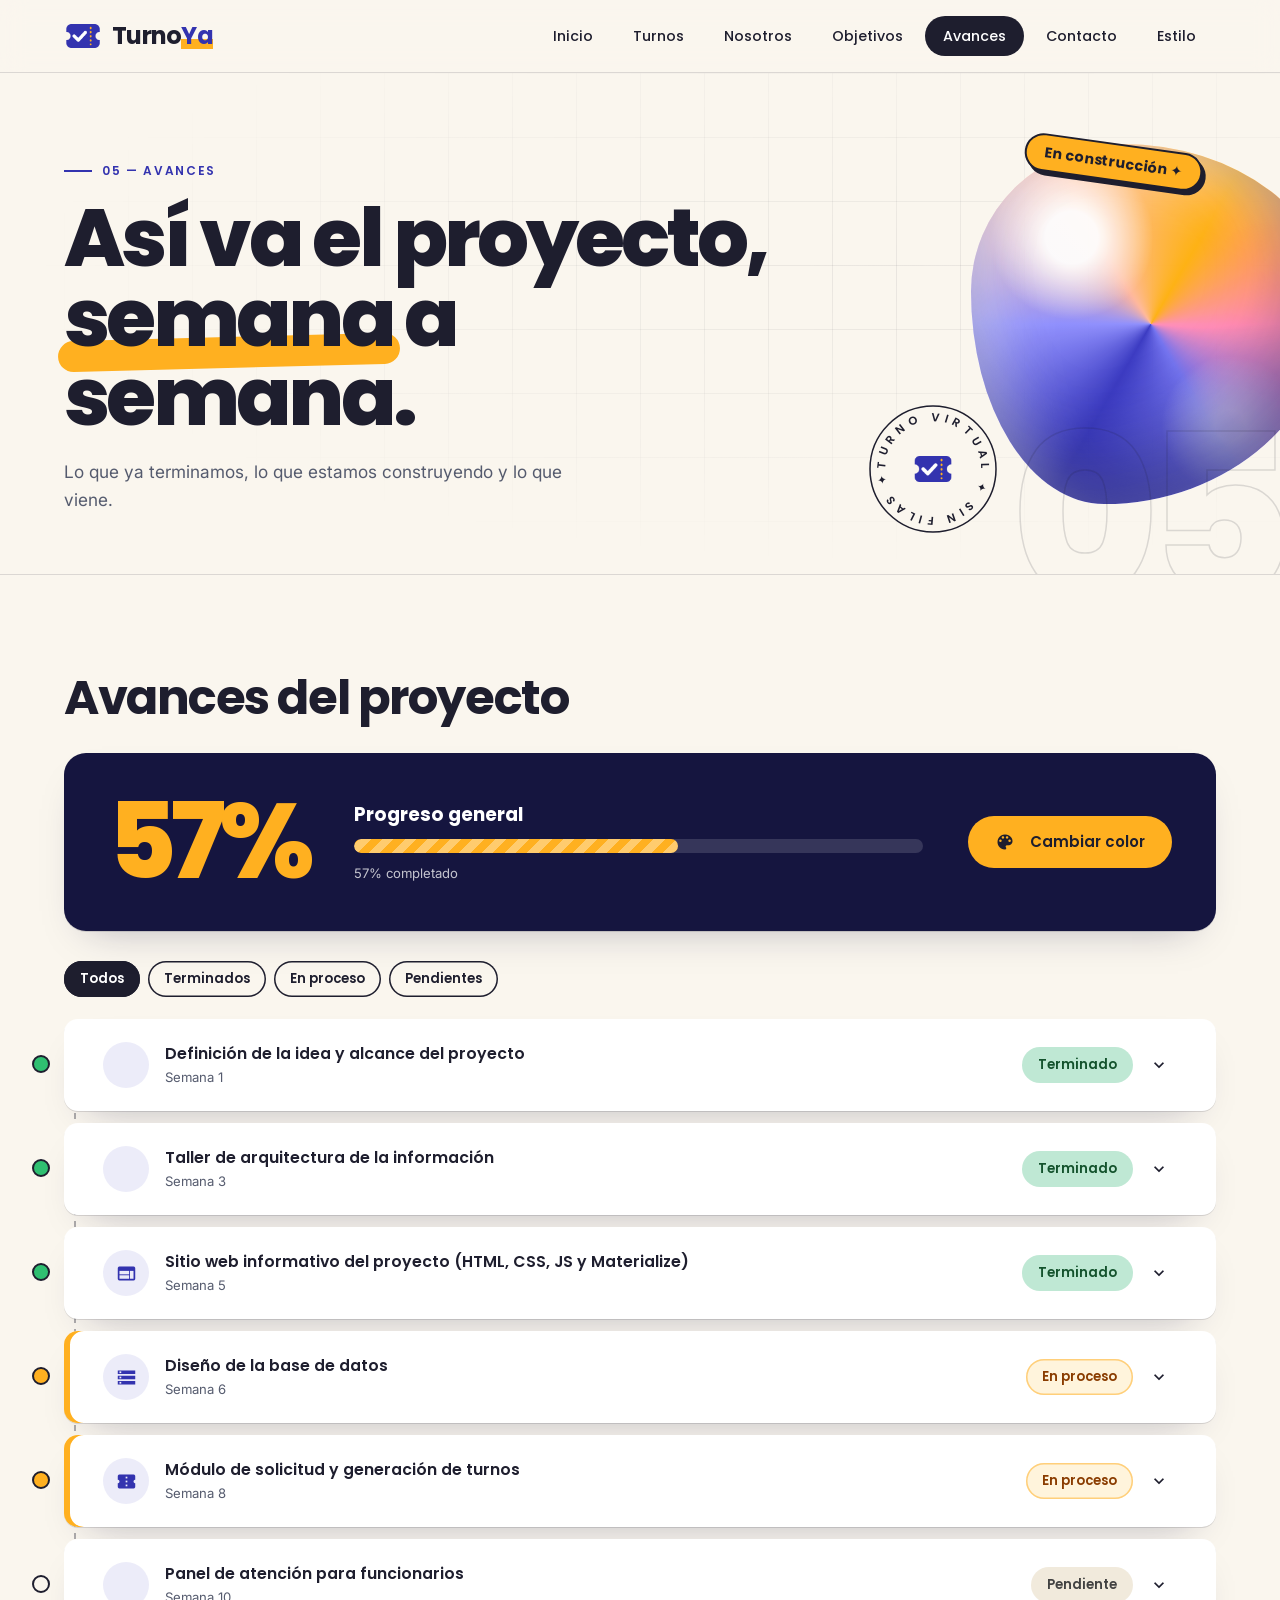
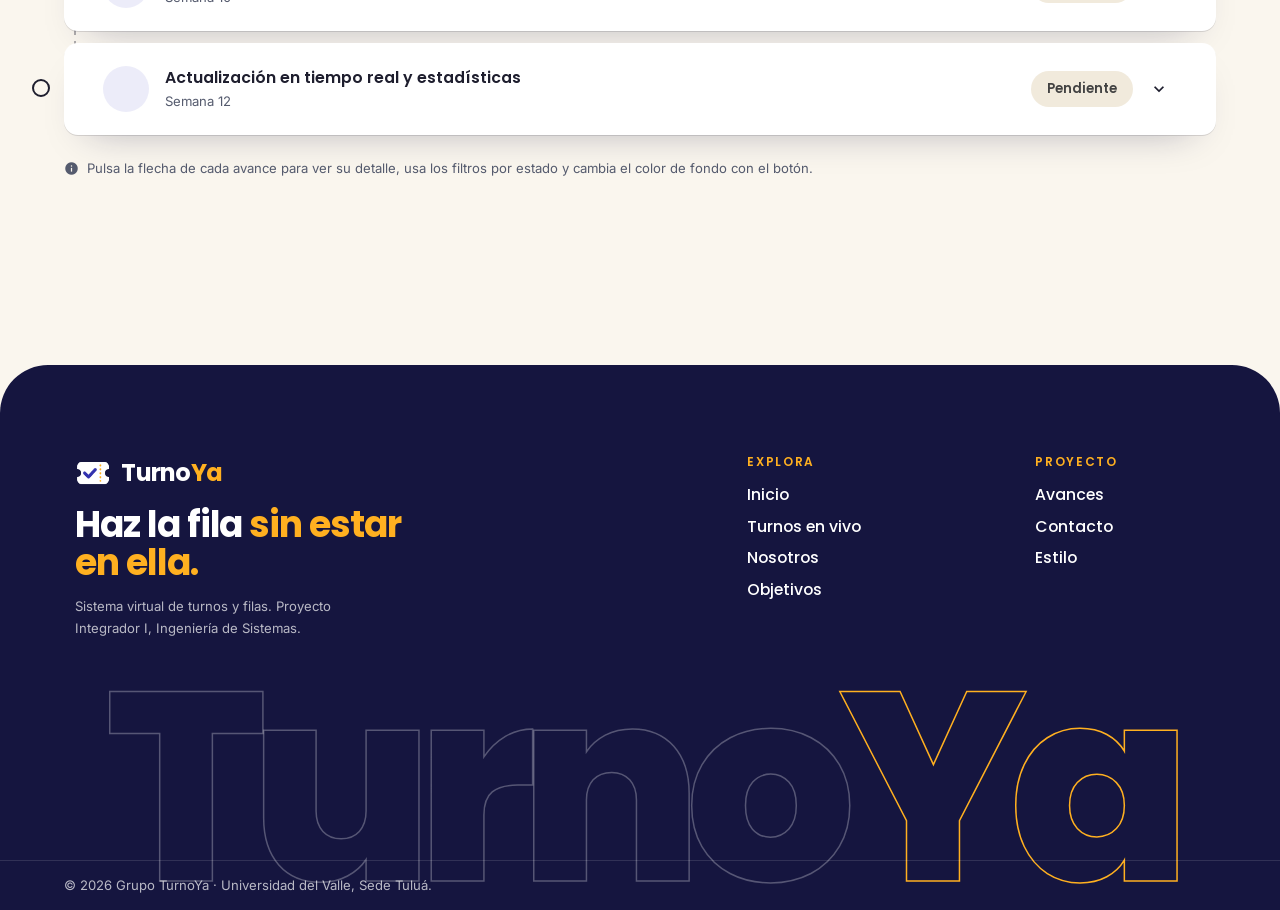
==== commit 7154a1c0: "feat: nueva página Estilo con la guía visual para exponer en clase - estilo.html: punto de partida, " ====
--- a/proyecto_integrador/avances.html
+++ b/proyecto_integrador/avances.html
@@ -17,8 +17,8 @@
   <link rel="preconnect" href="https://fonts.gstatic.com" crossorigin>
   <!-- Tipografía primaria: Poppins (títulos, logo, botones) · Secundaria: Inter (texto) -->
   <link rel="stylesheet" href="https://fonts.googleapis.com/css2?family=Inter:wght@400;500;600&family=Poppins:ital,wght@0,500;0,600;0,700;0,800;1,600&display=swap">
-  <!-- Estilos propios -->
-  <link rel="stylesheet" href="css/style.css">
+  <!-- Estilos propios (?v= obliga al navegador a descargar la versión nueva) -->
+  <link rel="stylesheet" href="css/style.css?v=20261124">
 </head>
 <body data-pagina="avances">
 <header>
@@ -26,11 +26,11 @@
     <div class="nav-wrapper container">
       <a href="index.html" class="brand-logo" aria-label="TurnoYa, ir al inicio"><img src="img/logo-icono.webp" alt="" class="logo-icono" width="40" height="40"><span class="logo-texto">Turno<span class="logo-ya">Ya</span></span></a>
       <a href="#" data-target="menu-movil" class="sidenav-trigger" aria-label="Abrir menú"><i class="material-icons">menu</i></a>
-      <ul class="right hide-on-med-and-down"><li><a href="index.html">Inicio</a></li><li><a href="turnos.html">Turnos</a></li><li><a href="nosotros.html">Nosotros</a></li><li><a href="objetivos.html">Objetivos</a></li><li class="active"><a href="avances.html">Avances</a></li><li><a href="contacto.html">Contacto</a></li></ul>
+      <ul class="right hide-on-med-and-down"><li><a href="index.html">Inicio</a></li><li><a href="turnos.html">Turnos</a></li><li><a href="nosotros.html">Nosotros</a></li><li><a href="objetivos.html">Objetivos</a></li><li class="active"><a href="avances.html">Avances</a></li><li><a href="contacto.html">Contacto</a></li><li><a href="estilo.html">Estilo</a></li></ul>
     </div>
   </nav>
 </header>
-<ul class="sidenav" id="menu-movil"><li><div class="sidenav-logo"><img src="img/logo-icono.webp" alt="" width="40" height="40"><span class="logo-texto">Turno<span class="logo-ya">Ya</span></span></div></li><li><a href="index.html">Inicio</a></li><li><a href="turnos.html">Turnos</a></li><li><a href="nosotros.html">Nosotros</a></li><li><a href="objetivos.html">Objetivos</a></li><li class="active"><a href="avances.html">Avances</a></li><li><a href="contacto.html">Contacto</a></li></ul>
+<ul class="sidenav" id="menu-movil"><li><div class="sidenav-logo"><img src="img/logo-icono.webp" alt="" width="40" height="40"><span class="logo-texto">Turno<span class="logo-ya">Ya</span></span></div></li><li><a href="index.html">Inicio</a></li><li><a href="turnos.html">Turnos</a></li><li><a href="nosotros.html">Nosotros</a></li><li><a href="objetivos.html">Objetivos</a></li><li class="active"><a href="avances.html">Avances</a></li><li><a href="contacto.html">Contacto</a></li><li><a href="estilo.html">Estilo</a></li></ul>
 <main>
 <section class="encabezado-pagina">
   <div class="burbuja" aria-hidden="true"></div>
@@ -192,6 +192,7 @@
         <ul>
           <li><a href="avances.html">Avances</a></li>
           <li><a href="contacto.html">Contacto</a></li>
+          <li><a href="estilo.html">Estilo</a></li>
         </ul>
       </div>
     </div>
@@ -206,6 +207,6 @@
 <!-- Materialize JS (CDN) -->
 <script src="https://cdnjs.cloudflare.com/ajax/libs/materialize/1.0.0/js/materialize.min.js"></script>
 <!-- JavaScript propio -->
-<script src="js/main.js"></script>
+<script src="js/main.js?v=20261124"></script>
 </body>
 </html>
--- a/proyecto_integrador/css/style.css
+++ b/proyecto_integrador/css/style.css
@@ -1315,6 +1315,178 @@
 p.grey-text { font-size: var(--texto-sm); }
 main .grey-text { color: var(--color-texto-suave) !important; }
 .nota-pagina { display: flex; align-items: center; gap: 8px; }
+
+/* ============ 16b. ESTILO: GUÍA VISUAL ============ */
+.subtitulo-estilo { font-size: var(--texto-lg); margin: clamp(2.5rem, 6vw, 4rem) 0 1.2rem; }
+
+/* Tipografía */
+.fuente-poppins { font-family: var(--fuente-primaria); }
+.fuente-inter { font-family: var(--fuente-secundaria); }
+.fuentes { display: grid; grid-template-columns: 1fr 1fr; gap: var(--espacio-cajas); }
+.fuente-muestra { background: #fff; border-radius: var(--radio); box-shadow: var(--sombra); padding: var(--relleno-caja); }
+.fuente-cabecera { display: flex; align-items: center; gap: 1.2rem; margin-bottom: 1.2rem; }
+.fuente-aa {
+  font-size: clamp(4rem, 9vw, 6.5rem);
+  font-weight: 700;
+  line-height: 0.9;
+  letter-spacing: -0.04em;
+  color: var(--color-primario);
+}
+.fuente-inter.fuente-aa { font-weight: 600; color: var(--color-texto); }
+.fuente-rol { font-family: var(--fuente-primaria); font-size: var(--texto-sm); font-weight: 600; color: var(--color-texto-suave); }
+.fuente-cabecera h3 { font-size: var(--texto-xl); margin: 0; line-height: 1; }
+.fuente-inter h3, h3.fuente-inter { font-weight: 600; letter-spacing: -0.02em; }
+.fuente-pesos {
+  display: flex; flex-wrap: wrap; align-items: baseline; gap: 0.4rem 1.2rem;
+  font-size: 1.7rem; line-height: 1.2;
+  padding: 0.9rem 0; margin: 0 0 1rem;
+  border-top: 1px solid var(--color-linea); border-bottom: 1px solid var(--color-linea);
+}
+.fuente-inter.fuente-pesos { font-weight: 500; }
+.fuente-nota { font-size: var(--texto-sm); color: var(--color-texto-suave); font-weight: 400; }
+.fuente-razones { margin: 0; }
+.fuente-razones li { position: relative; padding-left: 20px; margin-bottom: 6px; line-height: 1.5; }
+.fuente-razones li::before { content: ""; position: absolute; left: 0; top: 0.55em; width: 9px; height: 9px; border-radius: 50%; background: var(--color-acento); }
+
+.tipo-extra { display: grid; grid-template-columns: 1fr 1fr; gap: var(--espacio-cajas); margin-top: 2rem; }
+.tipo-extra h3 { font-size: var(--texto-md); margin: 0 0 0.5rem; }
+.tipo-extra p { margin: 0; color: var(--color-texto-suave); }
+.descartadas { display: flex; flex-wrap: wrap; gap: 8px; }
+.descartadas .chip { background: var(--color-papel-2); color: var(--color-texto); text-decoration: line-through; text-decoration-color: rgba(30, 30, 46, 0.5); }
+.descartadas .chip small { text-decoration: none; display: inline-block; font-weight: 400; color: var(--color-texto-suave); margin-left: 4px; }
+
+.escala { margin: 0; border-top: 2px solid var(--color-texto); }
+.escala li {
+  display: grid; grid-template-columns: 200px 1fr; align-items: center; gap: 1.5rem;
+  padding: 0.9rem 0; border-bottom: 1px solid var(--color-linea);
+}
+.escala-dato { display: flex; flex-direction: column; font-size: var(--texto-sm); color: var(--color-texto-suave); }
+.escala-dato code { font-size: 0.95rem; color: var(--color-primario); font-weight: 600; }
+.escala-ej { font-family: var(--fuente-primaria); font-weight: 700; line-height: 1.05; letter-spacing: -0.03em; overflow-wrap: anywhere; }
+.escala-ej.escala-texto { font-family: var(--fuente-secundaria); font-weight: 400; letter-spacing: 0; }
+
+/* Color */
+.regla-color { display: grid; grid-template-columns: 1fr 1fr; gap: var(--espacio-cajas); }
+.regla { display: flex; gap: 1.2rem; background: #fff; border-radius: var(--radio); box-shadow: var(--sombra); padding: var(--relleno-caja); }
+.regla-muestra { flex: 0 0 64px; height: 64px; border-radius: 50%; box-shadow: inset 0 0 0 1px var(--color-linea); }
+.regla h3 { font-size: var(--texto-md); margin: 0 0 0.4rem; }
+.regla h3 em { font-style: italic; color: var(--color-primario); }
+.regla p { margin: 0 0 1rem; color: var(--color-texto-suave); }
+.regla .regla-ejemplo { font-family: var(--fuente-primaria); font-weight: 700; font-size: var(--texto-lg); color: var(--color-texto); margin: 0; }
+
+.paleta { display: grid; grid-template-columns: repeat(4, 1fr); gap: 12px; }
+.muestra {
+  background: var(--m); color: var(--t);
+  border-radius: var(--radio-sm);
+  box-shadow: inset 0 0 0 1px var(--color-linea);
+  min-height: 130px; padding: 16px;
+  display: flex; flex-direction: column; justify-content: flex-end; gap: 2px;
+  transition: transform 0.3s cubic-bezier(.2, .9, .3, 1.2);
+}
+.muestra:hover { transform: translateY(-4px); }
+.muestra b { font-family: var(--fuente-primaria); font-size: 1.05rem; }
+.muestra code { font-size: 0.9rem; opacity: 0.9; }
+.muestra span { font-size: var(--texto-sm); opacity: 0.85; }
+.muestra-grande { grid-column: span 2; min-height: 190px; }
+.muestra-grande b { font-size: var(--texto-lg); }
+.paleta-apoyo { grid-template-columns: repeat(3, 1fr); }
+.paleta-apoyo .muestra { min-height: 90px; }
+.nota-paleta { color: var(--color-texto-suave); margin: 1.2rem 0 0.8rem; }
+
+/* Logo y slogan (sección oscura) */
+.logo-grid { display: grid; grid-template-columns: 2fr 1fr 1fr; gap: 16px; }
+.logo-pieza {
+  border-radius: var(--radio);
+  background: rgba(255, 255, 255, 0.06);
+  box-shadow: inset 0 0 0 1px rgba(255, 255, 255, 0.14);
+  padding: 28px;
+  display: flex; flex-direction: column; align-items: center; justify-content: center; gap: 1rem;
+  text-align: center; min-height: 220px;
+}
+.logo-pieza img { max-width: 100%; height: auto; }
+.logo-pieza span { font-size: var(--texto-sm); color: rgba(255, 255, 255, 0.75); }
+.logo-pieza-clara { background: var(--color-papel); }
+.logo-pieza-clara span { color: var(--color-texto-suave); }
+.logo-sobre-papel { background: var(--color-papel); border-radius: 22px; padding: 10px; }
+.logo-datos { margin: 2rem 0 0; display: grid; grid-template-columns: repeat(3, 1fr); gap: 1.5rem; }
+.logo-datos li { color: rgba(255, 255, 255, 0.82); border-top: 1px solid rgba(255, 255, 255, 0.2); padding-top: 1rem; line-height: 1.55; }
+.logo-datos b { color: #fff; font-family: var(--fuente-primaria); }
+.ya-acento { color: var(--color-acento); }
+.slogan-grande { margin-top: clamp(3rem, 7vw, 5rem); text-align: center; }
+.slogan-grande p {
+  font-family: var(--fuente-primaria); font-weight: 800;
+  font-size: clamp(2.2rem, 6vw, 4.8rem); line-height: 1; letter-spacing: -0.045em;
+  margin: 0 0 1rem; color: #fff;
+}
+.slogan-grande .resaltado { color: #fff; }
+.slogan-grande em { font-weight: 600; color: var(--color-lavanda); }
+.slogan-grande > span { color: rgba(255, 255, 255, 0.7); }
+
+/* Comparador antes / ahora */
+.comparador {
+  --pos: 50%;
+  position: relative;
+  border-radius: var(--radio);
+  overflow: hidden;
+  box-shadow: var(--sombra), 0 0 0 1px var(--color-linea);
+  aspect-ratio: 1366 / 1000;
+  user-select: none;
+}
+.comparador img { display: block; width: 100%; height: 100%; object-fit: cover; }
+.comparador-antes { position: absolute; inset: 0; clip-path: inset(0 calc(100% - var(--pos)) 0 0); }
+.comparador-linea {
+  position: absolute; top: 0; bottom: 0; left: var(--pos);
+  width: 4px; translate: -50% 0;
+  background: var(--color-acento);
+  pointer-events: none;
+}
+.comparador-linea::after {
+  content: "⇆"; position: absolute; top: 50%; left: 50%; translate: -50% -50%;
+  width: 46px; height: 46px; border-radius: 50%;
+  background: var(--color-acento); color: var(--color-texto);
+  display: flex; align-items: center; justify-content: center;
+  font-size: 1.4rem; font-weight: 700;
+  box-shadow: 0 6px 18px -6px rgba(21, 21, 63, 0.5);
+}
+.comparador input[type=range] {
+  position: absolute; inset: 0; width: 100%; height: 100%;
+  margin: 0; opacity: 0; cursor: ew-resize;
+}
+.comparador:has(input:focus-visible) .comparador-linea::after { outline: 3px solid var(--color-primario); outline-offset: 3px; }
+.comparador-etiqueta {
+  position: absolute; top: 16px;
+  font-family: var(--fuente-primaria); font-weight: 700; font-size: var(--texto-sm);
+  background: var(--color-texto); color: #fff;
+  padding: 6px 14px; border-radius: 999px;
+  pointer-events: none;
+}
+.comparador-etiqueta.izq { left: 16px; }
+.comparador-etiqueta.der { right: 16px; background: var(--color-acento); color: var(--color-texto); }
+
+.cambios { display: grid; grid-template-columns: repeat(4, 1fr); gap: 1.5rem; margin-top: 2.5rem; }
+.cambios > div { border-top: 2px solid var(--color-texto); padding-top: 1rem; }
+.cambio-num { display: block; font-family: var(--fuente-primaria); font-weight: 800; font-size: clamp(1.4rem, 2.6vw, 2rem); letter-spacing: -0.03em; line-height: 1.1; color: var(--color-primario); margin-bottom: 0.4rem; }
+.cambios p { margin: 0; color: var(--color-texto-suave); }
+
+.funcion-borde { box-shadow: inset 0 0 0 1.5px var(--color-texto); }
+.cta-texto { max-width: 52ch; margin: -0.5rem auto 2rem; color: var(--color-texto-suave); }
+
+@media only screen and (max-width: 992px) {
+  .fuentes, .tipo-extra, .regla-color { grid-template-columns: 1fr; }
+  .paleta { grid-template-columns: repeat(2, 1fr); }
+  .logo-grid { grid-template-columns: 1fr 1fr; }
+  .logo-grid .logo-pieza-clara { grid-column: span 2; }
+  .logo-datos, .cambios { grid-template-columns: 1fr 1fr; }
+}
+@media only screen and (max-width: 600px) {
+  .escala li { grid-template-columns: 1fr; gap: 0.3rem; }
+  .paleta-apoyo { grid-template-columns: 1fr 1fr 1fr; }
+  .muestra-grande { min-height: 150px; }
+  .regla { flex-direction: column; }
+  .regla-muestra { flex: none; width: 56px; height: 56px; }
+  .logo-datos, .cambios { grid-template-columns: 1fr; }
+  .comparador-linea::after { width: 38px; height: 38px; font-size: 1.1rem; }
+}
 
 /* ============ 17. FOOTER ============ */
 footer.page-footer {
